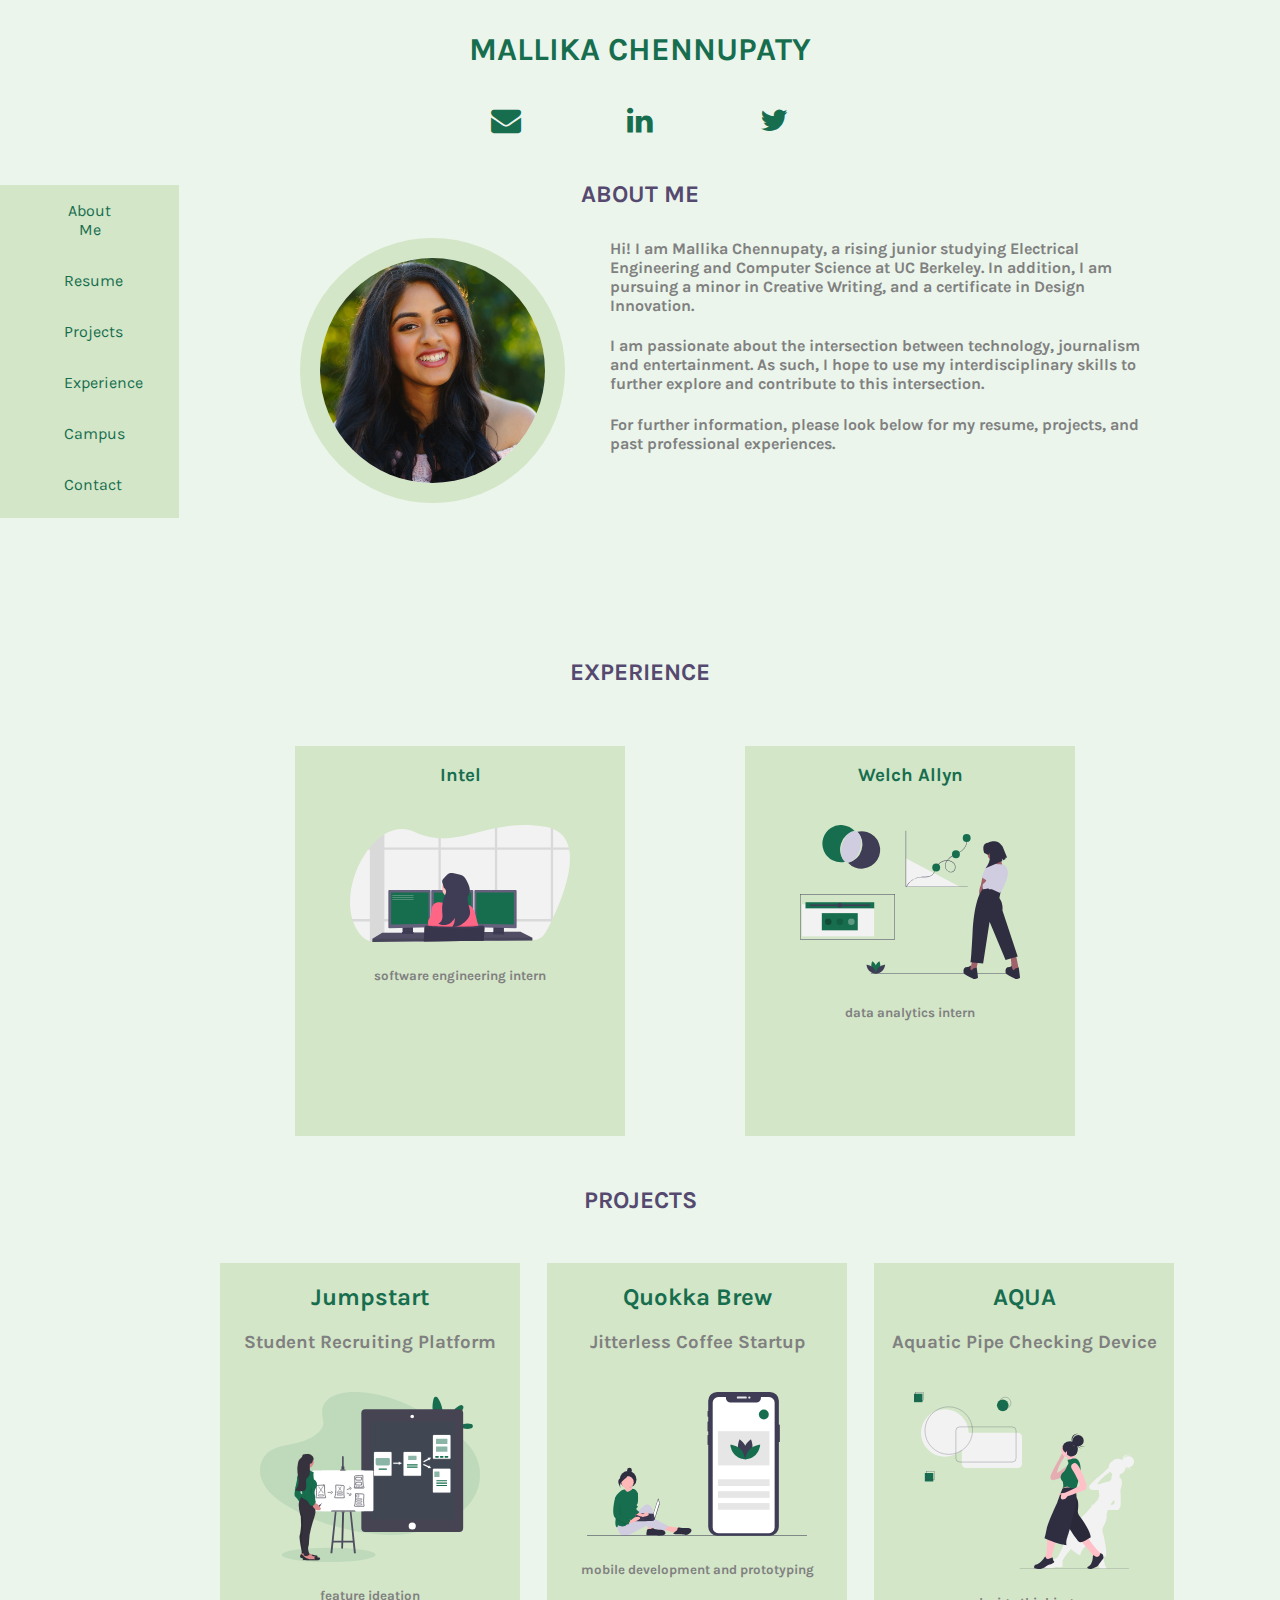
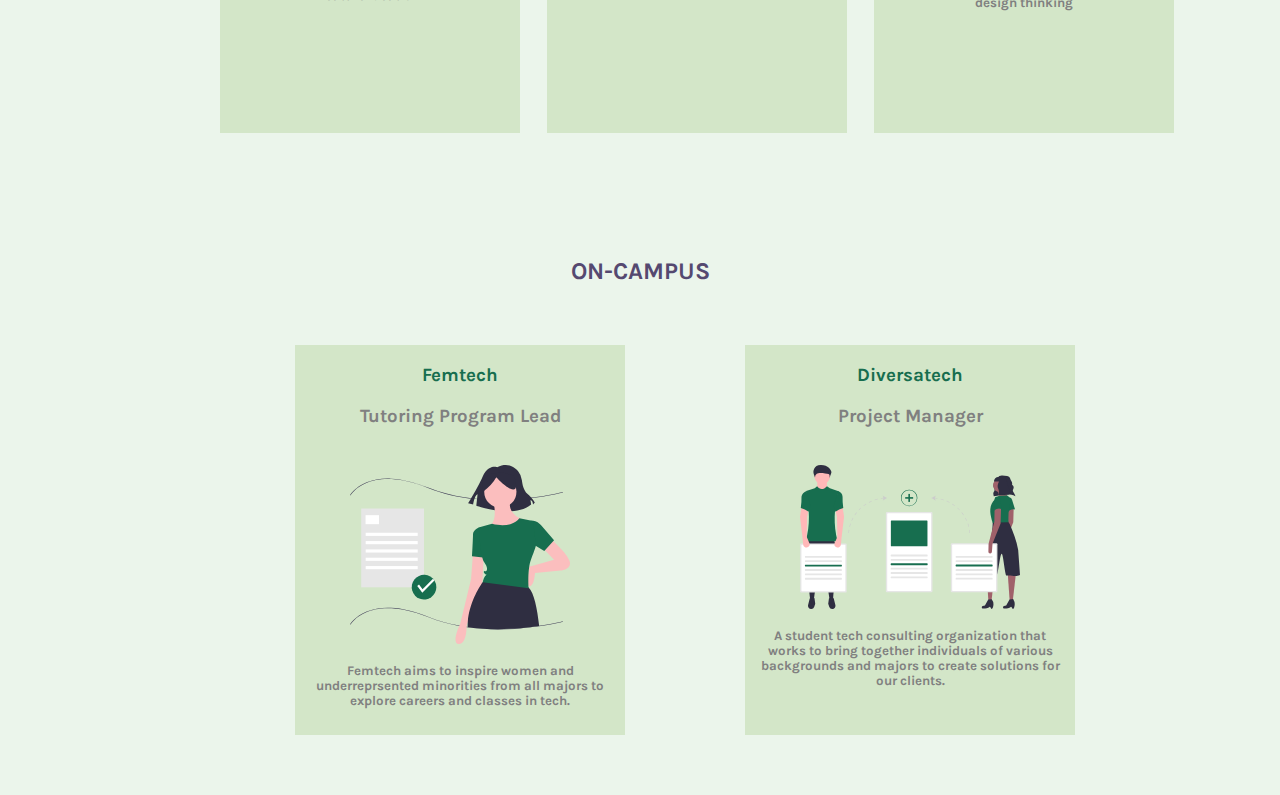
==== index.html @ 02c36583 "updated intel info" ====
<!DOCTYPE html>
<html>
	<head>
		<title> mallika chennupaty </title>
		<link rel="stylesheet" type="text/css" href="style.css">
		<link href="https://fonts.googleapis.com/css?family=Open+Sans|Roboto" rel="stylesheet">
		<link rel="stylesheet" href="https://cdnjs.cloudflare.com/ajax/libs/font-awesome/4.7.0/css/font-awesome.min.css">
		<link href="//db.onlinewebfonts.com/c/5cc92a0cdbd15f7f5d5edda8ca2ee3db?family=Mallory+Light" rel="stylesheet" type="text/css"/>
		<link href="https://fonts.googleapis.com/css2?family=Karla&display=swap" rel="stylesheet">
	</head>

	<body>
		<header>
			<ul>
				<li><a href="#bio">About Me</a></li>
				<li><a href="documents/Mallika_Chennupaty_resume_web.pdf" target = "_blank" >Resume</a></li>	
				<li><a href="#projs">Projects</a></li>
				<li><a href="#exp">Experience</a></li>
				<li><a href="#campus">Campus</a></li>	
				<li><a href="#contact">Contact</a></li>			
			</ul>
			<h1>MALLIKA CHENNUPATY</h1> 
			<section id = "contact">
				<a href = "mailto: mdchennu@berkeley.edu" target = "_blank" class = "fa fa-envelope"></a>
				<a href = "https://www.linkedin.com/in/mallika-chennu/" target = "_blank" class="fa fa-linkedin"></a>
				<a href = "https://twitter.com/MChennupaty" target = "_blank" class="fa fa-twitter"></a>
		        	
			</section>
					
		</header>
		
		<main>
			<section id = "bio">
					<div class="circle">
						<h2 class = "sectionnames">ABOUT ME</h2>
						<img src = "images/finalprofile.JPG" class = "profile-img" align = "middle">

					</div>
						
        			<h4> Hi! I am Mallika Chennupaty, a rising junior studying Electrical Engineering and Computer Science at UC Berkeley. In addition, I am pursuing a minor in Creative Writing, and a certificate in Design Innovation.</h4>
        			<h4>I am passionate about the intersection between technology, journalism and entertainment. As such, I hope to use my interdisciplinary skills to further explore and contribute to this intersection. </h4>
        			<h4> For further information, please look below for my resume, projects, and past professional experiences.</h4>
	        		

			</section>

			<section id = "exp">
			
				<h2 class = "sectionnames">EXPERIENCE</h2>
				<div class = "wrapper">
					<div class = "column1">

						<div class="flip-box">
							<div class="flip-box-inner">
								<div class="flip-box-front">
									<h3 class = "subtitle">Intel</h3>		
									<img src = "images/undrawIntel.svg" class = "logo">	
									<h5 class = "subtitle">software engineering intern</h5>						      			    	
								</div>

								<div class="flip-box-back">
									<img src = "images/intel.png" class = "smalllogo">	
									<h4 class = "headings"> contribution:</h4>
									<ul>
							        	<li><h4 class = "bio">During the summer of 2020, I worked as a software engineering intern at Intel Corporation. </h4></li>
							        	<li><h4 class = "bio"> I developed Python scripts to automate simulation runs of internal modeling systems and increase user efficiency. </h4></li>
							        	<li><h4 class = "bio"> I integrated a Splunk server into the hardware models to streamline data visualization and curated an interactive dashboard of 15-25 graphs, including line and bar charts. </h4></li>
							        	<li><h4 class = "bio"> My work enabled a team of 35 individuals to gather simulation data and conduct performance analysis at a 30% faster rate. </h4></li>
							        <ul>
								</div>
							</div>
						</div>		  
	        		</div>

	        		<div class = "column2">
	        			<div class="flip-box">
							<div class="flip-box-inner">
								<div class="flip-box-front">
									<h3 class = "subtitle">Welch Allyn</h3>	
									<img src = "images/undrawWelchAllyn.svg" class = "logo">
									<h5>data analytics intern</h5>	
									
							    </div>

								<div class="flip-box-back">
									<img src = "images/welchallyn.jpg" class = "smalllogo">
									<h4 class = "headings"> contribution:</h4>
									<ul>
								        <li><h4 class = "bio">I contributed to software that analyzed the accuracy of the data collected from the Visual Spot 100: an optical error device through the creation of calibration curves. </h4></li>

								        <li><h4>The software also tested the device's ability to accurately determine optical error across a range of pupil sizes. </h4></li>
							    	</ul>
								</div>
							</div>
						</div>	
	   
		        	</div>
	        	</div>
        			
			</section>

			<section id = "projs">
				
				<h2 class = "sectionnames" >PROJECTS</h2>
				<div class = "row">
					<div class = "column">
		        		<section id = "jumpstart">
		        			<div class="flip-box">
								<div class="flip-box-inner">
									<div class="flip-box-front">
										<h2 class = "name"> Jumpstart </h2>
				        				<h3 class = "subtitle">Student Recruiting Platform</h3>
								    	<img src="images/undrawJS.svg" class = "logo">
								    	<h5 class = "subtitle">feature ideation</h5>
								    </div>

								    <div class="flip-box-back">

								    	<img src="images/jumpstart.svg" class = "smalllogo">
								    	<h4 class = "headings"> contribution:</h4>
				        				<h4 class = "contribution" width= 320px>I analyzed Jumpstart's strengths and weaknesses to ideate two additional features to make this startup stand out in the virtual recruiting space using Figma. </h4>
			        					<h4 class = "headings"> features: </h4>	
			        					<ul>
				        					<li> <h4 class = "bio"> Host account for school organizations and clubs to join the platform. </h4> </li>
				        					
				        					<li> <h4> Resume notetaking feature for recruiters and QR code check in for students to use during crowded career fairs. </h4> </li>
				        						        				
					        			</ul>

					        			<h4 class = "headings"> links: </h4>
				        					<ul class = "links"> 	        		
						        				<li> 
						        					<a href = "documents/JumpstartFinal.pdf" target = "_blank"> deliverable</a>
						        				</li>
						        			</ul>
					        			

								    </div>
								</div>
							</div>
		        		</section>
		        	</div>

		        	<div class = "column">
        	
		        		<section id = "quokka">

		        			<div class="flip-box">
								<div class="flip-box-inner">
									<div class="flip-box-front">
										<h2 class = "name">Quokka Brew</h2>
					        			<h3 class = "subtitle">Jitterless Coffee Startup</h3>
					        			<img src = "images/undrawQuokka.svg" class = "logo">
					        			<h5 class = "subtitle">mobile development and prototyping</h5>						    	
					        			
								    </div>

								    <div class="flip-box-back">
								    <div class = "logotop">
								    	<img src = "images/quokkabrew.png" class = "smalllogo">
								    	<h4 class = "headings"> contribution:</h4>
								    </div>
						        		<h4 class = "contribution">I implemented an application that allows QuokkaBrew order, delivery and location on campuses using ReactNative, a Shopify codebase, and Shopify's Storefront API. </h4>
						        		<h4 class = "headings"> features: </h4>
						        		<ul>
							        		<li> <h4 class = "bio">Daily spin-the-wheel to gamify the customer experience.</h4> </li>
							        		<li><h4>Coffee locator using the user's current location.</h4></li>
							        		<li><h4>Coffee pickup or delivery option during checkout.</h4></li>
						        		</ul>

						        		<h4 class = "headings"> links: </h4>
				        					<ul class = "links"> 
							        			<li> 
							        				<a href = "https://www.figma.com/proto/eIXr85CIEhIoryeQHy23sp/Quokka-Brew-Mobile-App?node-id=6040%3A3747&scaling=scale-down" target = "_blank" class= "proto">app prototype</a> 
							        			</li>

							        			<li> 
							        				<a href = "documents/QuokkaFinal.pdf" target = "_blank"> deliverable</a> 
							        			</li>
						        			</ul>

								    </div>
								</div>
							</div>
			        		
			        	</section>
			        </div>

			        <div class = "column">

		        		<section id = "aqua">

		        			<div class="flip-box">
								<div class="flip-box-inner">
									<div class="flip-box-front">
										<h2 class = "name">AQUA</h2>
						        		<h3 class = "subtitle">Aquatic Pipe Checking Device</h3>					    	
						        		<img src = "images/undrawAqua.svg" class = "logo">
						        		<h5 class = "subtitle">design thinking</h5>	

								    </div>

								    <div class="flip-box-back">
								    	<img src = "images/aqua.jpg" class = "smalllogo">
								    	<h4 class = "headings"> contribution:</h4>
						        		<h4 class = "contribution">Inspired by the Echinodermata of starfish, I designed an aquatic device model using TinkerCAD and Photoshop. It aims to be more efficient and envrionmentally-safe compared to current pipe-checking devices by attaching onto pipes without cleaning them first. </h4>

						        	<h4 class = "headings"> links: </h4>
				        				<ul class = "links"> 
							        		<li> 
							        			<a href = " documents/AquaInfographic.pdf" target = "_blank"> infographic</a> 
							        		</li>

							        		<li> 
							        			<a href = " https://www.instagram.com/p/BxTmQaUBg2l/" target = "_blank"> media feature</a>
							        		</li>
							        	</ul>

								    </div>
								</div>
							</div>		        	
						</section>
					</div>
				</div>
			</section>

			

			<section id = "campus">
			
				
				<h2 class = "sectionnames">ON-CAMPUS</h2>
				<div class = "wrapper">

					<div class = "column1">

						<div class="flip-box">
							<div class="flip-box-inner">
								<div class="flip-box-front">
									<h3 class = "name">Femtech</h3>	
									<h3 class = "subtitle">Tutoring Program Lead</h3>
									<img src = "images/undrawFemtech.svg" class = "logo">	
									<h5 class = "contribution"> Femtech aims to inspire women and underreprsented minorities from all majors to explore careers and classes in tech.  </h5>								      			    	
								</div>

								<div class="flip-box-back">
									<img src = "images/femtech.png" class = "smalllogo"> 
									<h4 class = "headings"> contribution:</h4>
									<ul>
								        <li><h4 class = "bio">As a Industrial Relations Officer, I hosted various networking events, such as resume workshops and company infosessions, for our members.</h4></li>
								        <li><h4>As a Launch Lead, I currently help lead a tutoring program to foster a supportive community for womxn in lower division computer science classes. </h4></li>
							    	</ul>
							        <h4 class = "headings"> links: </h4>
							        <ul class = "links"> 	        		
						        		<li> 
						        			<a href = " https://femtechberkeley.com/" target = "_blank"> Website</a> <br>
						        		</li>
			        				</ul>	
								</div>
							</div>
						</div>		
	        		</div>


	        		<div class = "column2">
	        			<div class="flip-box">
							<div class="flip-box-inner">
								<div class="flip-box-front">
									<h3 class = "name">Diversatech</h3>	
									<h3 class = "subtitle">Project Manager</h3>
									<img src = "images/undrawDiversatech.svg" class = "logo">	
									<h5 class = "contribution"> A student tech consulting organization that works to bring together individuals of various backgrounds and majors to create solutions for our clients. </h5>								      			    	
								</div>

								<div class="flip-box-back">
									<img src = "images/diversatech.png" class = "smalllogo">
									<h4 class = "headings">  contribution: </h4>

									<ul>
								        <li> <h4 class = "bio">As a Consultant, I worked on two projects: business strategy for Jumpstart and technical development for QuokkaBrew. </h4> </li>
								        <li> <h4> As a Project Manager for the upcoming semester, I will lead my own team of consultants to work on a project. </h4> </li>
								    </ul>
							        <h4 class = "headings"> links: </h4>
							        <ul class = "links"> 	        		
						        		<li> 
						        			<a href = " http://diversatech.org/" target = "_blank">Website</a> <br>
						        		</li>
			        				</ul>	
								</div>
							</div>
						</div>			
					</div>
	        	</div>
	
			</section>

		
        	
        	
        	
    	</main>

    	<footer>

			

    	</footer>
        

	</body>

</html>
---- style.css ----
body {
    font-family: 'Karla', sans-serif;
    margin: 0px;
    background-color: #ebf5eb;  
    
}

header {	
	padding-top: 10px;
	text-align: center;
	color:#176e4f;
	margin-top: 0px;
	background-color: #ebf5eb;
}

header ul {
  list-style-type: none;
  margin-bottom: 0;
  margin-right: 0;
  margin-left: 0;
  padding-left: 0px;
  width: 14%;
  background-color: #d3e6c8;
  height: 37%; 
  position: fixed; 
  overflow: auto;
  margin-top: 175px; 
}

header li a {
  display: block;
  color: #176e4f;
  padding: 16px 64px;
  text-decoration: none;
}

header li a:hover {
  background-color: #176e4f;
  color: white;
}

#contact ul{
	justify-content: center;
	height: 100px;
}

#contact a {
  text-decoration: none;
  justify-content: center;
  color: #176e4f;

}
#contact a:hover {
  background-color: rgba(0, 0, 0, 0.1);
}


header .fa {
  padding: 15px;
  font-size: 30px;
  width: 100px;
  text-align: center;
  text-decoration: none;
}


section {
	
	justify-content: center;
	align-items: center;
	margin: 0px;
}

.sectionnames {
	color:#554970;
	padding-bottom: 30px;
	padding-top: 90px;
}

#bio {
	justify-content: center;
	align-items: center;
	align-content: center;	
	text-align: center;
	color: grey;
	padding-bottom: 20px;	
}

#bio .profile-img {
    width: 225px;
    height: 225px;
    margin-left: 300px;
    margin-bottom: 25px;
    display: flex;
    float: left;
   	margin-right: 45px;
   	border-radius: 70%;
   	border: 3px solid #d3e6c8;
   	border-width: 20px;
   	
}

#bio a {
	width: 70px;
	height: 10px;
	float: left;	
	text-decoration: none;
	color: #554970;
}

#bio h2 {
	color: #554970;
	justify-content: center;
}

#bio h4 {
	width: 1100px;
	justify-content: center;
	text-align: left;
	color: grey;
	margin-right: 100px;
	margin-left: 40px;
}
#bio .sectionnames{
	color:#554970;
	padding-bottom: 10px;
	padding-top: 10px;
}

h2 {
	color: grey;
	text-align: center;
	justify-content: center;
}

#projs .name  {
	color:#176e4f;
}
#projs .contribution  {
	text-align: center;
}
#projs ul{
	margin: 0px;
}

#projs h3 {
	color: grey;
	text-align: center;
}
#projs h4 {
	color: grey;
	text-align: left;
	margin-left: 0px;
	margin-right: 0px;
	margin-bottom: 10px;
	margin-top: 0px;
}
#projs h5 {
	color: grey;
	text-align: center;
}

.logo{	
	margin-top: 20px;
	width: 220px;
}
.smalllogo{
	margin-top: 10px;
	width: 50px;
	border-radius: 50%;	
}

#projs .headings{
	justify-content: center;
	text-align: center;
	color: #176e4f;
	margin-top: 15px;
}

#projs .links {
  color: #554970;
  list-style: none;
  padding-left: 0px;
  font-size: 18px;
  align-items: center;
  margin: 5px;
  text-decoration: none;
}


#projs .links li {
  display: inline-block;
}

#projs .links a {
  text-decoration: none;
  padding: 4px;
}
#projs .links a:hover {
  background-color: rgba(0, 0, 0, 0.1);
}

#exp h2 {
	color: #554970;
	justify-content: center;
	column-span: 2;
}
#exp h3 {
	color:#176e4f;
	text-align: center;
}
#exp h4 {
	color:grey;
	text-align: left;
	margin: 5px;
}
#exp h5 {
	color:grey;
	text-align: center;
	
}


.wrapper {
  display: flex;
  margin-right: 180px;
  margin-left: 200px;
  margin-bottom: 40px;

}

 .column1, .column2 {
  flex: 35%;
  margin: 10px;
  height: 300px;
  width: 40%;

}
 #exp .headings{
	justify-content: center;
	text-align: center;
	color: #176e4f;
	margin-top: 15px;
}

#exp .intellogo {
	width: 230px;
	margin: 20px;
	margin-top: 20px;
}

#exp .welchlogo {
	border-radius: 50%;
	width: 200px;
	margin-bottom: 15px;
}

#campus .contribution  {
	text-align: center;
}

#campus h2 {
	color: #554970;
	justify-content: center;
	column-span: 2;
}
#campus h3 {
	color:grey;
	text-align: center;
}
#campus h4 {
	color:grey;
	text-align: left;
	margin: 5px;
}
#campus h5 {
	color:grey;
	text-align: left;
	margin: 10px;
	margin-top: 15px;
}

#campus .links {
	justify-content: center;
}

#campus .links a {
  text-decoration: none;
  padding: 4px;
  justify-content: center;
}
#campus .links a:hover {
  background-color: rgba(0, 0, 0, 0.1);
}

#campus .links li {
  display: inline-block;
  
}
 #campus .headings{
	justify-content: center;
	text-align: center;
	color: #176e4f;
	margin-top: 15px;
}
#campus h3 {
	color:#176e4f;
}
#campus .subtitle{
	color: grey;
}


.column {
  float: left;
  width: 15%;
  margin-left: 135px;
}

/* Clear floats after the columns */
.row:after {
  content: "";
  display: table;
  clear: both;

}

/* The flip box container - set the width and height to whatever you want. We have added the border property to demonstrate that the flip itself goes out of the box on hover (remove perspective if you don't want the 3D effect */
#projs .flip-box {
  background-color: #d3e6c8;
  width: 300px;
  height: 470px;
  align-self: inline;
  margin-bottom: 10px;
  margin-left: 85px;
  display: inline-block;
}

.flip-box {
  background-color: #d3e6c8;
  width: 330px;
  height: 390px;
  align-self: inline;
  margin-bottom: 20px;
  margin-left: 85px;
  display: inline-block;
}

/* This container is needed to position the front and back side */
.flip-box-inner {
  position: relative;
  width: 100%;
  height: 100%;
  text-align: center;
  transition: transform 0.8s;
  transform-style: preserve-3d;
}

/* Do an horizontal flip when you move the mouse over the flip box container */
.flip-box:hover .flip-box-inner {
  transform: rotateY(180deg);
}

/* Position the front and back side */
.flip-box-front, .flip-box-back {
  position: absolute;
  width: 100%;
  height: 100%;
  -webkit-backface-visibility: hidden; /* Safari */
  backface-visibility: hidden;
}

/* Style the front side (fallback if image is missing) */
.flip-box-front {
  background-color: #d3e6c8;
  color: black;
}

/* Style the back side */
.flip-box-back {
  background-color: #d3e6c8;
  color: white;
  transform: rotateY(180deg);
}


footer {
    text-align: center;
    padding: 50px;
}
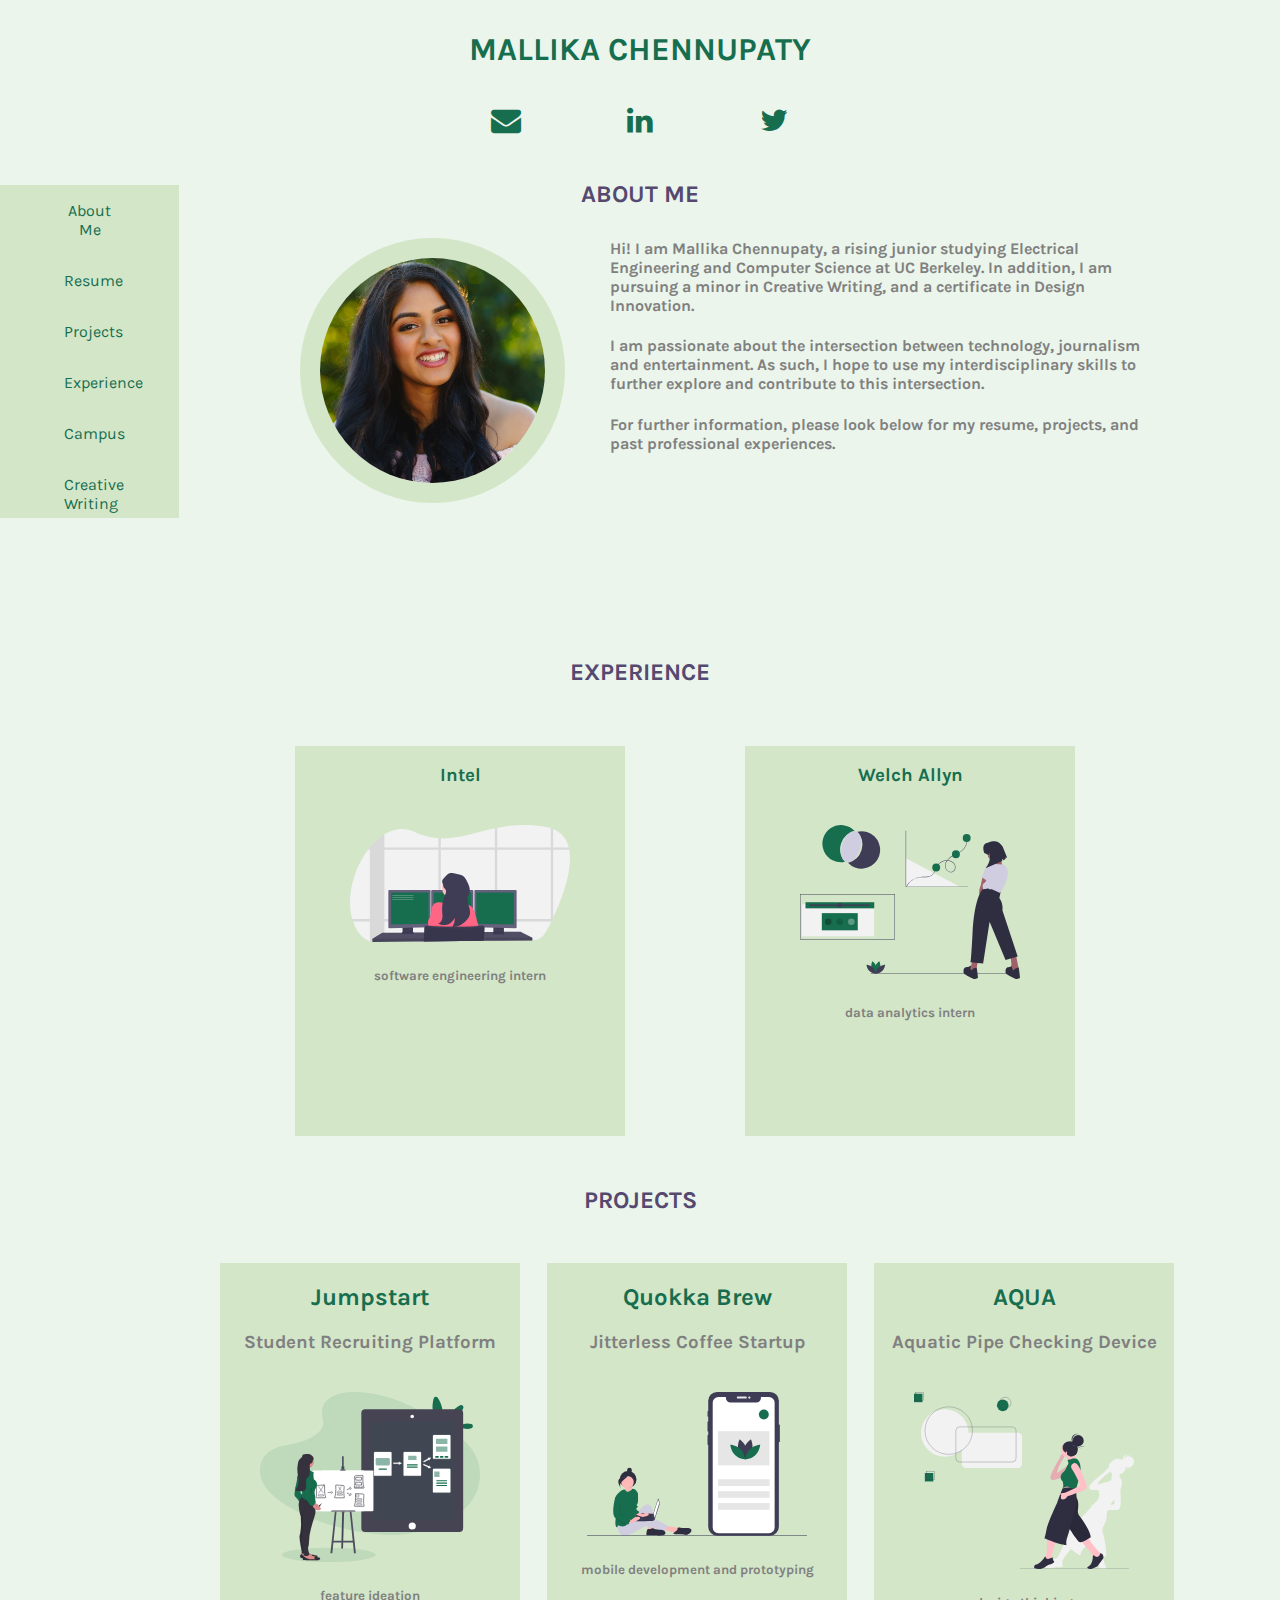
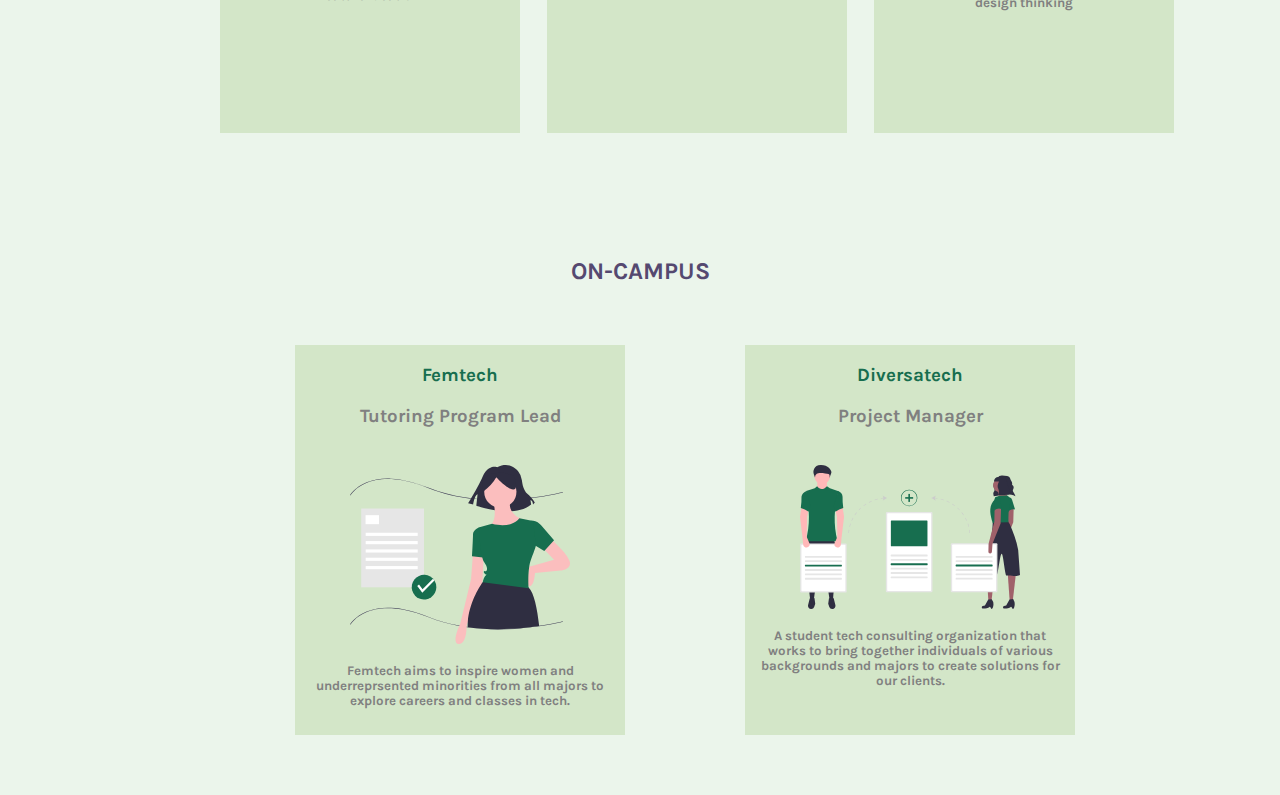
==== commit 61dd5ce3: "adding in a writing page" ====
--- a/index.html
+++ b/index.html
@@ -16,7 +16,8 @@
 				<li><a href="documents/Mallika_Chennupaty_resume_web.pdf" target = "_blank" >Resume</a></li>	
 				<li><a href="#projs">Projects</a></li>
 				<li><a href="#exp">Experience</a></li>
-				<li><a href="#campus">Campus</a></li>	
+				<li><a href="#campus">Campus</a></li>
+				<li><a href="writing_page.html">Creative Writing</a></li>		
 				<li><a href="#contact">Contact</a></li>			
 			</ul>
 			<h1>MALLIKA CHENNUPATY</h1> 
@@ -278,7 +279,7 @@
 
 									<ul>
 								        <li> <h4 class = "bio">As a Consultant, I worked on two projects: business strategy for Jumpstart and technical development for QuokkaBrew. </h4> </li>
-								        <li> <h4> As a Project Manager for the upcoming semester, I will lead my own team of consultants to work on a project. </h4> </li>
+								        <li> <h4> As a Project Manager for the upcoming semester, I will lead a team of 7 consultants to work with Headspace. </h4> </li>
 								    </ul>
 							        <h4 class = "headings"> links: </h4>
 							        <ul class = "links"> 	        		
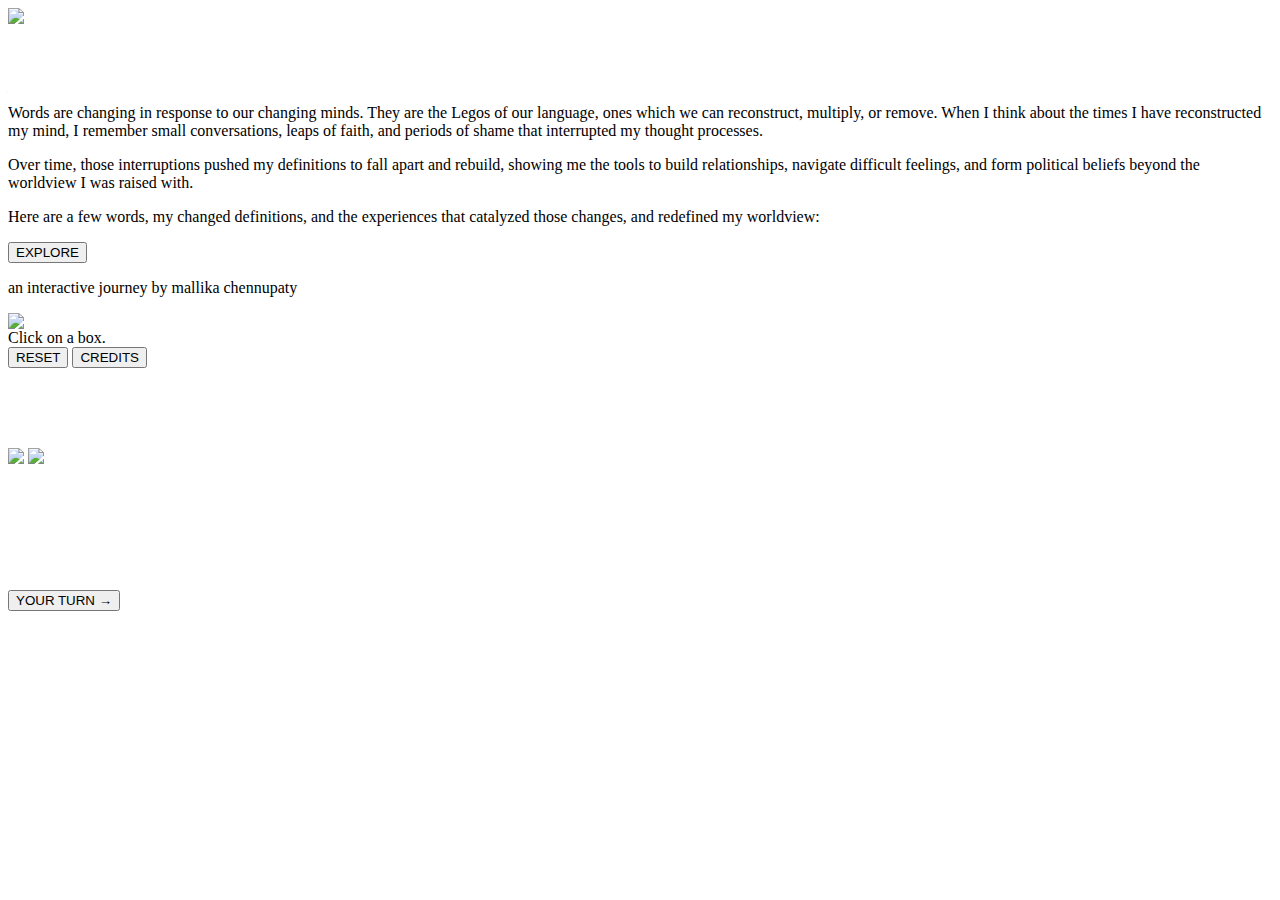
==== commit f0a65177: "Uploaded on definitions and removed old website" ====
--- a/index.html
+++ b/index.html
@@ -1,313 +1,65 @@
-<!DOCTYPE html>
 <html>
-	<head>
-		<title> mallika chennupaty </title>
-		<link rel="stylesheet" type="text/css" href="style.css">
-		<link href="https://fonts.googleapis.com/css?family=Open+Sans|Roboto" rel="stylesheet">
-		<link rel="stylesheet" href="https://cdnjs.cloudflare.com/ajax/libs/font-awesome/4.7.0/css/font-awesome.min.css">
-		<link href="//db.onlinewebfonts.com/c/5cc92a0cdbd15f7f5d5edda8ca2ee3db?family=Mallory+Light" rel="stylesheet" type="text/css"/>
-		<link href="https://fonts.googleapis.com/css2?family=Karla&display=swap" rel="stylesheet">
-	</head>
 
-	<body>
-		<header>
-			<ul>
-				<li><a href="#bio">About Me</a></li>
-				<li><a href="documents/Mallika_Chennupaty_resume_web.pdf" target = "_blank" >Resume</a></li>	
-				<li><a href="#projs">Projects</a></li>
-				<li><a href="#exp">Experience</a></li>
-				<li><a href="#campus">Campus</a></li>
-				<li><a href="writing_page.html">Creative Writing</a></li>		
-				<li><a href="#contact">Contact</a></li>			
-			</ul>
-			<h1>MALLIKA CHENNUPATY</h1> 
-			<section id = "contact">
-				<a href = "mailto: mdchennu@berkeley.edu" target = "_blank" class = "fa fa-envelope"></a>
-				<a href = "https://www.linkedin.com/in/mallika-chennu/" target = "_blank" class="fa fa-linkedin"></a>
-				<a href = "https://twitter.com/MChennupaty" target = "_blank" class="fa fa-twitter"></a>
-		        	
-			</section>
-					
-		</header>
-		
-		<main>
-			<section id = "bio">
-					<div class="circle">
-						<h2 class = "sectionnames">ABOUT ME</h2>
-						<img src = "images/finalprofile.JPG" class = "profile-img" align = "middle">
+<head>
+    <base href="~">
+    <link rel="stylesheet" href="http://fxaeberhard.github.io/handdrawn.css/handdrawn.css">
+    <link rel="stylesheet" href="styles.css">
+    <meta charset="utf-8">
+    <link rel="preconnect" href="https://fonts.googleapis.com">
+    <link rel="preconnect" href="https://fonts.gstatic.com" crossorigin>
+    <!-- <link href="https://fonts.googleapis.com/css2?family=Grape+Nuts&display=swap" rel="stylesheet"> -->
+    <link rel="preconnect" href="https://fonts.gstatic.com" crossorigin>
+    <link rel="preconnect" href="https://fonts.googleapis.com">
+    <link href="https://fonts.googleapis.com/css2?family=Grape+Nuts&family=Istok+Web:ital,wght@0,400;0,700;1,400;1,700&family=Ovo&display=swap" rel="stylesheet">
+</head>
 
-					</div>
-						
-        			<h4> Hi! I am Mallika Chennupaty, a rising junior studying Electrical Engineering and Computer Science at UC Berkeley. In addition, I am pursuing a minor in Creative Writing, and a certificate in Design Innovation.</h4>
-        			<h4>I am passionate about the intersection between technology, journalism and entertainment. As such, I hope to use my interdisciplinary skills to further explore and contribute to this intersection. </h4>
-        			<h4> For further information, please look below for my resume, projects, and past professional experiences.</h4>
-	        		
+<body>
+    <div class="splash-screen" id="splashScreen">
+        <div class="splash-content">
+            <img id="flowerGif" src="flower.gif"></img>
+            <h1 style="color: white;">Welcome to On Definitions</h1>
+            <!-- <p>Words are unique building blocks to our society because they are universally referenced, but individually defined. Their change is difficult to restrict. They exist within numerous contexts, and shift meanings within each one.</p> -->
 
-			</section>
+<p>Words are changing in response to our changing minds. They are the Legos of our language, ones which we can reconstruct, multiply, or remove. When I think about the times I have reconstructed my mind, I remember small conversations, leaps of faith, and periods of shame that interrupted my thought processes.</p>
 
-			<section id = "exp">
-			
-				<h2 class = "sectionnames">EXPERIENCE</h2>
-				<div class = "wrapper">
-					<div class = "column1">
+<p>Over time, those interruptions pushed my definitions to fall apart and rebuild, showing me the tools to build relationships, navigate difficult feelings, and form political beliefs beyond the worldview I was raised with.</p>
 
-						<div class="flip-box">
-							<div class="flip-box-inner">
-								<div class="flip-box-front">
-									<h3 class = "subtitle">Intel</h3>		
-									<img src = "images/undrawIntel.svg" class = "logo">	
-									<h5 class = "subtitle">software engineering intern</h5>						      			    	
-								</div>
+<p>Here are a few words, my changed definitions, and the experiences that catalyzed those changes, and redefined my worldview: </p>
+            <!-- <p>Words are unique building blocks to our society in that:</p>
+                <ol>
+                    <li>They are universally referenced, but individually defined.</li>
+                    <li>Their change is difficult to restrict. It can come at a political level, through a Tiktok, from a social movement.</li>
+                    <li>They exist within numerous contexts, and shift meanings within each one.</li>
+                </ol> -->
+            <!-- <p>In short, words are changing in response to our changing minds. They are the Legos of our language, ones which we can reconstruct, multiply, remove on our own. When I think about the times I have reconstructed my mind, I remember small conversations, leaps of faith, and periods of shame that interrupted my thought processes, and planted a new seed.
+Over time, those interruptions pushed those Legos to fall apart and rebuild, giving me the tools to build relationships, navigate difficult feelings, and form political beliefs beyond the worldview I was raised with.
+Here are a few words, my changed definitions of them, and the experiences that catalyzed those changes, and allowed me to rebuild by reforming pieces I already have: </p> -->
+            <button class=explore-btn onclick="startExploration()">EXPLORE</button>
+        </div>
+        <p id="authorText">an interactive journey by mallika chennupaty</p>
+    </div>
 
-								<div class="flip-box-back">
-									<img src = "images/intel.png" class = "smalllogo">	
-									<h4 class = "headings"> contribution:</h4>
-									<ul>
-							        	<li><h4 class = "bio">During the summer of 2020, I worked as a software engineering intern at Intel Corporation. </h4></li>
-							        	<li><h4 class = "bio"> I developed Python scripts to automate simulation runs of internal modeling systems and increase user efficiency. </h4></li>
-							        	<li><h4 class = "bio"> I integrated a Splunk server into the hardware models to streamline data visualization and curated an interactive dashboard of 15-25 graphs, including line and bar charts. </h4></li>
-							        	<li><h4 class = "bio"> My work enabled a team of 35 individuals to gather simulation data and conduct performance analysis at a 30% faster rate. </h4></li>
-							        <ul>
-								</div>
-							</div>
-						</div>		  
-	        		</div>
+    <img id="paper" src="paper.png"></img>
 
-	        		<div class = "column2">
-	        			<div class="flip-box">
-							<div class="flip-box-inner">
-								<div class="flip-box-front">
-									<h3 class = "subtitle">Welch Allyn</h3>	
-									<img src = "images/undrawWelchAllyn.svg" class = "logo">
-									<h5>data analytics intern</h5>	
-									
-							    </div>
+    <div class="word-web" id="wordWeb">
+        <div id="instruction">Click on a box.</div>
+        <div class="overlay" id="overlay"></div>
+        <button class=reset-btn onclick="resetWordWeb()">RESET</button>
+        <button class=credits-btn onclick="openCredits()">CREDITS</button>
+    </div>
 
-								<div class="flip-box-back">
-									<img src = "images/welchallyn.jpg" class = "smalllogo">
-									<h4 class = "headings"> contribution:</h4>
-									<ul>
-								        <li><h4 class = "bio">I contributed to software that analyzed the accuracy of the data collected from the Visual Spot 100: an optical error device through the creation of calibration curves. </h4></li>
+    <div class="conclusion-screen" id="conclusionScreen">
+        <h1 style="color: white;">Reflecting On Definitions</h1>
+        <div id="imageContainer">
+            <img id="beforeImage" src="before.jpg"></img>
+            <img id="afterImage" src="after.jpg"></img>
+        </div> 
+        <p style="color: white;">Our definitions can hinder us way before a system ever does.  But reaching for our experiences, the ones that make us uncomfortable, the ones that warrant a pen and a paper and honest thought and watching those experiences boomerang and expand our definitions is a start to creating a better future. <br>What words have defined you? <br>What are your definitions now, and what are our definitions becoming? <br>How can you reconstruct those definitions, reclaim them, in service of a world that you want to see, that you choose to live in?</p>
+        <button class="your-turn-btn" onclick="redirect(event)">YOUR TURN →</button>
+    </div>
 
-								        <li><h4>The software also tested the device's ability to accurately determine optical error across a range of pupil sizes. </h4></li>
-							    	</ul>
-								</div>
-							</div>
-						</div>	
-	   
-		        	</div>
-	        	</div>
-        			
-			</section>
-
-			<section id = "projs">
-				
-				<h2 class = "sectionnames" >PROJECTS</h2>
-				<div class = "row">
-					<div class = "column">
-		        		<section id = "jumpstart">
-		        			<div class="flip-box">
-								<div class="flip-box-inner">
-									<div class="flip-box-front">
-										<h2 class = "name"> Jumpstart </h2>
-				        				<h3 class = "subtitle">Student Recruiting Platform</h3>
-								    	<img src="images/undrawJS.svg" class = "logo">
-								    	<h5 class = "subtitle">feature ideation</h5>
-								    </div>
-
-								    <div class="flip-box-back">
-
-								    	<img src="images/jumpstart.svg" class = "smalllogo">
-								    	<h4 class = "headings"> contribution:</h4>
-				        				<h4 class = "contribution" width= 320px>I analyzed Jumpstart's strengths and weaknesses to ideate two additional features to make this startup stand out in the virtual recruiting space using Figma. </h4>
-			        					<h4 class = "headings"> features: </h4>	
-			        					<ul>
-				        					<li> <h4 class = "bio"> Host account for school organizations and clubs to join the platform. </h4> </li>
-				        					
-				        					<li> <h4> Resume notetaking feature for recruiters and QR code check in for students to use during crowded career fairs. </h4> </li>
-				        						        				
-					        			</ul>
-
-					        			<h4 class = "headings"> links: </h4>
-				        					<ul class = "links"> 	        		
-						        				<li> 
-						        					<a href = "documents/JumpstartFinal.pdf" target = "_blank"> deliverable</a>
-						        				</li>
-						        			</ul>
-					        			
-
-								    </div>
-								</div>
-							</div>
-		        		</section>
-		        	</div>
-
-		        	<div class = "column">
-        	
-		        		<section id = "quokka">
-
-		        			<div class="flip-box">
-								<div class="flip-box-inner">
-									<div class="flip-box-front">
-										<h2 class = "name">Quokka Brew</h2>
-					        			<h3 class = "subtitle">Jitterless Coffee Startup</h3>
-					        			<img src = "images/undrawQuokka.svg" class = "logo">
-					        			<h5 class = "subtitle">mobile development and prototyping</h5>						    	
-					        			
-								    </div>
-
-								    <div class="flip-box-back">
-								    <div class = "logotop">
-								    	<img src = "images/quokkabrew.png" class = "smalllogo">
-								    	<h4 class = "headings"> contribution:</h4>
-								    </div>
-						        		<h4 class = "contribution">I implemented an application that allows QuokkaBrew order, delivery and location on campuses using ReactNative, a Shopify codebase, and Shopify's Storefront API. </h4>
-						        		<h4 class = "headings"> features: </h4>
-						        		<ul>
-							        		<li> <h4 class = "bio">Daily spin-the-wheel to gamify the customer experience.</h4> </li>
-							        		<li><h4>Coffee locator using the user's current location.</h4></li>
-							        		<li><h4>Coffee pickup or delivery option during checkout.</h4></li>
-						        		</ul>
-
-						        		<h4 class = "headings"> links: </h4>
-				        					<ul class = "links"> 
-							        			<li> 
-							        				<a href = "https://www.figma.com/proto/eIXr85CIEhIoryeQHy23sp/Quokka-Brew-Mobile-App?node-id=6040%3A3747&scaling=scale-down" target = "_blank" class= "proto">app prototype</a> 
-							        			</li>
-
-							        			<li> 
-							        				<a href = "documents/QuokkaFinal.pdf" target = "_blank"> deliverable</a> 
-							        			</li>
-						        			</ul>
-
-								    </div>
-								</div>
-							</div>
-			        		
-			        	</section>
-			        </div>
-
-			        <div class = "column">
-
-		        		<section id = "aqua">
-
-		        			<div class="flip-box">
-								<div class="flip-box-inner">
-									<div class="flip-box-front">
-										<h2 class = "name">AQUA</h2>
-						        		<h3 class = "subtitle">Aquatic Pipe Checking Device</h3>					    	
-						        		<img src = "images/undrawAqua.svg" class = "logo">
-						        		<h5 class = "subtitle">design thinking</h5>	
-
-								    </div>
-
-								    <div class="flip-box-back">
-								    	<img src = "images/aqua.jpg" class = "smalllogo">
-								    	<h4 class = "headings"> contribution:</h4>
-						        		<h4 class = "contribution">Inspired by the Echinodermata of starfish, I designed an aquatic device model using TinkerCAD and Photoshop. It aims to be more efficient and envrionmentally-safe compared to current pipe-checking devices by attaching onto pipes without cleaning them first. </h4>
-
-						        	<h4 class = "headings"> links: </h4>
-				        				<ul class = "links"> 
-							        		<li> 
-							        			<a href = " documents/AquaInfographic.pdf" target = "_blank"> infographic</a> 
-							        		</li>
-
-							        		<li> 
-							        			<a href = " https://www.instagram.com/p/BxTmQaUBg2l/" target = "_blank"> media feature</a>
-							        		</li>
-							        	</ul>
-
-								    </div>
-								</div>
-							</div>		        	
-						</section>
-					</div>
-				</div>
-			</section>
-
-			
-
-			<section id = "campus">
-			
-				
-				<h2 class = "sectionnames">ON-CAMPUS</h2>
-				<div class = "wrapper">
-
-					<div class = "column1">
-
-						<div class="flip-box">
-							<div class="flip-box-inner">
-								<div class="flip-box-front">
-									<h3 class = "name">Femtech</h3>	
-									<h3 class = "subtitle">Tutoring Program Lead</h3>
-									<img src = "images/undrawFemtech.svg" class = "logo">	
-									<h5 class = "contribution"> Femtech aims to inspire women and underreprsented minorities from all majors to explore careers and classes in tech.  </h5>								      			    	
-								</div>
-
-								<div class="flip-box-back">
-									<img src = "images/femtech.png" class = "smalllogo"> 
-									<h4 class = "headings"> contribution:</h4>
-									<ul>
-								        <li><h4 class = "bio">As a Industrial Relations Officer, I hosted various networking events, such as resume workshops and company infosessions, for our members.</h4></li>
-								        <li><h4>As a Launch Lead, I currently help lead a tutoring program to foster a supportive community for womxn in lower division computer science classes. </h4></li>
-							    	</ul>
-							        <h4 class = "headings"> links: </h4>
-							        <ul class = "links"> 	        		
-						        		<li> 
-						        			<a href = " https://femtechberkeley.com/" target = "_blank"> Website</a> <br>
-						        		</li>
-			        				</ul>	
-								</div>
-							</div>
-						</div>		
-	        		</div>
-
-
-	        		<div class = "column2">
-	        			<div class="flip-box">
-							<div class="flip-box-inner">
-								<div class="flip-box-front">
-									<h3 class = "name">Diversatech</h3>	
-									<h3 class = "subtitle">Project Manager</h3>
-									<img src = "images/undrawDiversatech.svg" class = "logo">	
-									<h5 class = "contribution"> A student tech consulting organization that works to bring together individuals of various backgrounds and majors to create solutions for our clients. </h5>								      			    	
-								</div>
-
-								<div class="flip-box-back">
-									<img src = "images/diversatech.png" class = "smalllogo">
-									<h4 class = "headings">  contribution: </h4>
-
-									<ul>
-								        <li> <h4 class = "bio">As a Consultant, I worked on two projects: business strategy for Jumpstart and technical development for QuokkaBrew. </h4> </li>
-								        <li> <h4> As a Project Manager for the upcoming semester, I will lead a team of 7 consultants to work with Headspace. </h4> </li>
-								    </ul>
-							        <h4 class = "headings"> links: </h4>
-							        <ul class = "links"> 	        		
-						        		<li> 
-						        			<a href = " http://diversatech.org/" target = "_blank">Website</a> <br>
-						        		</li>
-			        				</ul>	
-								</div>
-							</div>
-						</div>			
-					</div>
-	        	</div>
-	
-			</section>
-
-		
-        	
-        	
-        	
-    	</main>
-
-    	<footer>
-
-			
-
-    	</footer>
-        
-
-	</body>
+    <!-- <img src="leaf.gif" class="test"></img> -->
+    <script src="script.js"></script>
+</body>
 
 </html>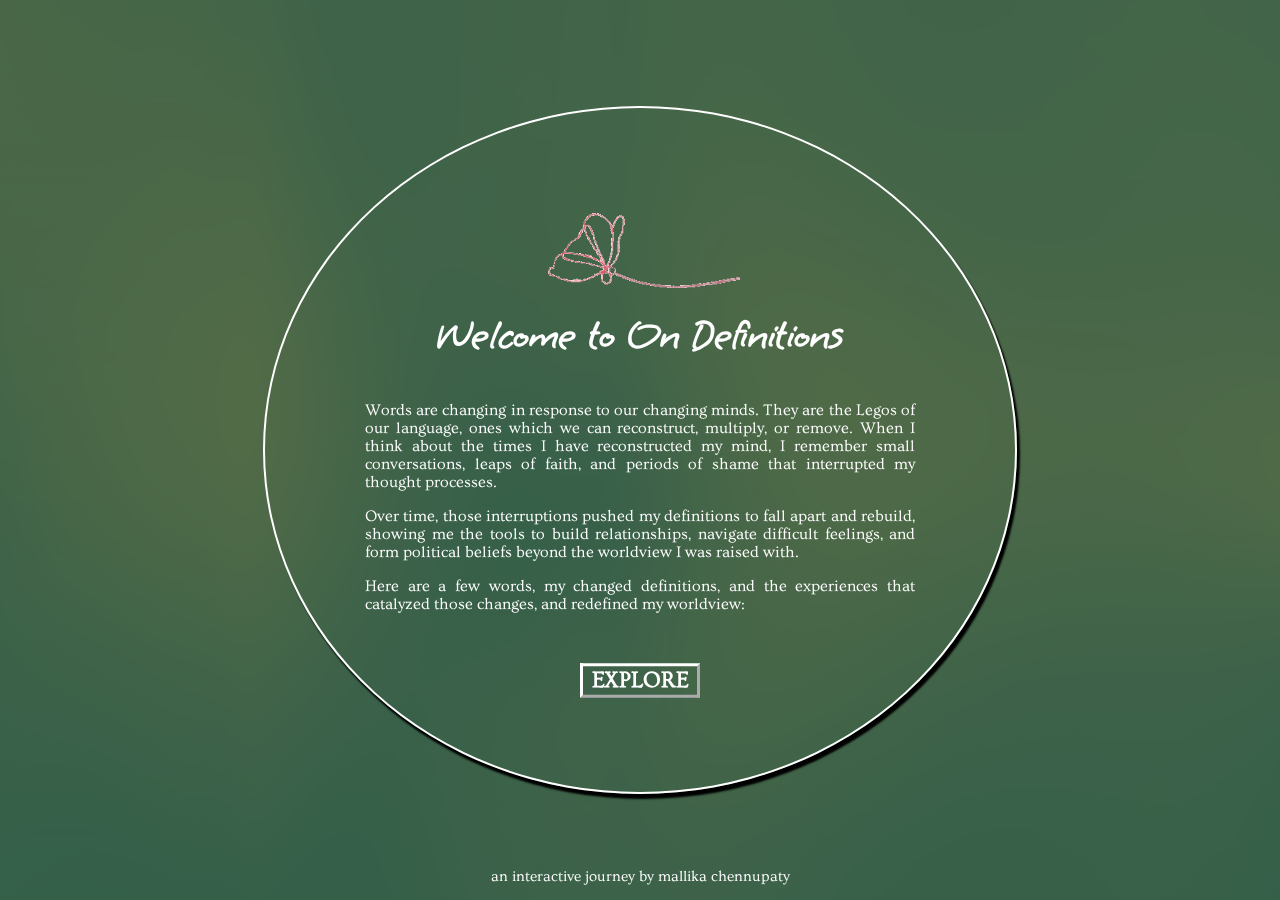
==== commit cf464e9d: "Fixed https bug" ====
--- a/index.html
+++ b/index.html
@@ -2,7 +2,7 @@
 
 <head>
     <base href="~">
-    <link rel="stylesheet" href="http://fxaeberhard.github.io/handdrawn.css/handdrawn.css">
+    <link rel="stylesheet" href="https://fxaeberhard.github.io/handdrawn.css/handdrawn.css">
     <link rel="stylesheet" href="styles.css">
     <meta charset="utf-8">
     <link rel="preconnect" href="https://fonts.googleapis.com">
--- a/styles.css
+++ b/styles.css
@@ -0,0 +1,372 @@
+:root {
+    --greenHexCode: #97a13c;
+    --backgroundHexCode: #f7f7f7;
+    --greyHexCode: #6E6E6E;
+    --darkGreenBackgroundHexCode: #06402b;
+    /* --darkGreenBackgroundHexCode: black; */
+    --nodeFontSize: 30px;
+
+  }
+
+  body {
+    margin: 0;
+    min-height: 100vh;
+    display: flex;
+    justify-content: center;
+    align-items: center;
+    background-image: url('green-bg.jpg');
+    /* background: var(--darkGreenBackgroundHexCode); */
+}
+
+#paper {
+    width: 825px;
+    position: absolute;
+    top: 50%;
+    left: 50%;
+    transform: translate(-50%, -50%) rotate(0deg);
+    z-index: -1;
+    /* animation: tilt 1s steps(2) infinite; */
+}
+
+/* @keyframes tilt {
+    0% {
+        transform: translate(-50%, -50%) rotate(0deg);
+    }
+    100% {
+        transform: translate(-50%, -50%) rotate(0.5deg);
+    }
+} */
+
+
+#test {
+    width: 20%;
+    position: absolute;   /* Positions the image relative to the viewport */
+    bottom: 0px;         /* Aligns the image to the bottom of the viewport */
+    right: 80%;
+    z-index: -1;       /* Places the image behind other elements */
+    /* height: 500px; */
+  }
+  
+.reset-btn {
+    position: fixed;
+    top: 20px; /* Distance from the bottom of the page */
+    right: 35px;  /* Distance from the right of the page */
+    transition: opacity 1s ease;
+    opacity: 0;
+}
+
+.credits {
+    display: none;
+    opacity: 0;
+    transition: opacity 2s ease;
+}
+
+.credits-btn {
+    position: fixed;
+    top: 65px; /* Distance from the bottom of the page */
+    right: 37px;  /* Distance from the right of the page */
+    transition: opacity 1s ease;
+    opacity: 0;
+}
+
+.reset-btn:hover {
+    color: #3b614a;
+}
+
+h1 {
+    font-size: 42px;
+    font-family: "Grape Nuts", serif;
+    text-align: center;
+    margin-top: 0px;
+    margin-bottom: 40px;
+}
+
+h2 {
+    text-align: center;
+    margin-top: 0px;
+    margin-bottom: 0px;
+    font-size: 42px;
+    font-family: "Grape Nuts", serif;
+}
+/**
+ * Splash Screen
+*/
+.splash-screen {
+    position: fixed;
+    top: 0;
+    left: 0;
+    width: 100%;
+    height: 100%;
+    display: flex;
+    flex-direction: column;
+    justify-content: center;
+    align-items: center;
+    z-index: 2000;
+    /* background: var(--darkGreenBackgroundHexCode); */
+    background-image: url('green-bg.jpg');
+    opacity: 1;
+    transition: opacity 3s ease;
+}
+
+.splash-content {
+    max-width: 550px;
+    text-align: center;
+    border: 2px solid white;
+    border-radius: 50%;
+    padding: 100px;
+    box-shadow: 3px 5px 2px;
+    opacity: 0;
+    transition: opacity 3s ease;
+}
+
+#authorText {
+    opacity: 0;
+    transition: opacity 3s ease;
+    position: absolute;
+    bottom: 0px;
+    color: white;
+    font-size: 15px;
+}
+
+.caption {
+    font-family: "Ovo", serif;
+}
+/**
+ * Buttons
+*/
+button {
+    background: none;
+    color: #b0b0b0;
+    border-color: #b0b0b0;
+    margin-top: 10px;
+    transform: scale(1.5); /* Makes the button 2x larger */
+    font-family: "Ovo", serif;
+}
+
+button:hover {
+    background: #b0b0b0;
+    border-color: #b0b0b0;
+    color: #3b614a;
+}
+
+.explore-btn {
+    color: white;
+    font-weight: bold;
+    font-size: 15px;
+    border-color: white;
+    margin-top: 40px;
+
+}
+.explore-btn:hover {
+    background: white;
+    border-color: white;
+    color: #3b614a;
+}
+
+/**
+ * Word Web
+*/
+.word-web {
+    position: absolute;
+    width: 900px;
+    height: 600px;
+    transition: opacity 1s ease;
+}
+
+.word-node {
+    position: absolute;
+    padding: 10px 20px;
+    border: 1px solid var(--greyHexCode);
+    color: var(--greyHexCode);
+    cursor: pointer;
+    background-color: var(--backgroundHexCode);
+    opacity: 1;
+    transition: background 1.5s ease, 
+            border-color 1.5s ease,
+            color 1.5s ease,
+            left 3s ease-in-out,
+            top 3s ease-in-out;
+    transition-delay: 1s; /* Add a 2-second delay before the transition starts */
+    font-family: "Grape Nuts", serif;
+    font-size: var(--nodeFontSize);
+}
+
+#instruction {
+    position: absolute;
+    /* left: 320px; */
+    top: -60px;
+    left: 50%;
+    transform: translate(-50%, -50%);
+    left: 50%;
+
+    font-size: 32px;
+    transition: opacity 1s;
+    opacity: 0;
+    display: block;
+    color: white;
+    font-family: "Ovo", serif;
+}
+
+#next-btn {
+    position: absolute;
+    bottom: 30px;
+    transition: opacity 2s;
+    opacity: 0;
+    display: block;
+}
+
+.your-turn-btn {
+    display: block;             /* Makes the button a block element */
+    margin-left: auto;          /* Automatically adds left margin */
+    margin-right: auto;         /* Automatically adds right margin */
+    margin-top: 40px;
+}
+
+.word-node.newVersion {
+    background: var(--greenHexCode);
+    border-color: var(--greenHexCode);
+    color: white;
+}
+
+.fill-node {
+    position: absolute;
+    padding: 10px 20px;
+    border: 1px solid var(--greyHexCode);
+    border-radius: 50%;
+    color: var(--greyHexCode);
+    transition: all 0.3s ease;
+    background-color: var(--backgroundHexCode);
+    opacity: 1;
+    transition: border-width 7s,
+                border-color 7s ease,
+                color 0.5s ease,
+                left 3s ease-in-out,
+                top 3s ease-in-out,
+                background 5s ease-in-out;
+    transition-delay: 1s; /* Add a 2-second delay before the transition starts */
+    background: linear-gradient(to right, green 0%, var(--backgroundHexCode) 0%);
+    font-family: "Grape Nuts", serif;
+    font-size: var(--nodeFontSize);
+    animation: gradient 10s ease infinite;
+
+}
+
+/**
+ * excerpt
+*/
+.excerpt {
+    display: none;
+    position: fixed;
+    left: 50%;
+    top: 50%;
+    transform: translate(-50%, -50%);
+    /* max-height: 90vh; */
+    /* overflow-y: auto; */
+    z-index: 1000;
+    border-radius: 10px;
+    transition: opacity 2s ease;
+    opacity: 0;
+}
+
+.excerpt-content {
+    width: 750px;
+    overflow-y: auto;
+    display: flex;
+    flex-direction: column;
+}
+
+.credits-close {
+    position: fixed;
+    bottom: 30px;
+    transition: opacity 2s ease;
+    opacity: 0;
+}
+
+.excerpt-close, .next-chunk-btn {
+    position: fixed;
+    bottom: 15px;
+    opacity: 0;
+    transition: opacity 2s ease;
+}
+
+.back-chunk-btn {
+    position: fixed;
+    bottom: 55px;
+    opacity: 0;
+    transition: opacity 2s ease;
+}
+
+-credits-close, .excerpt-close:hover, .next-chunk-btn:hover {
+    color: #3b614a;
+}
+
+
+.bigItalics {
+    font-size: 22px;
+}
+
+.smallItalics {
+    font-size: 15px;
+}
+
+.splash-content p, ol {
+    color: white;
+    font-family: "Ovo", serif;
+}
+
+ol {
+    list-style-position: inside;  /* Ensures numbers are inside the list item box */
+    text-align: center;          /* Centers the list items horizontally */
+  }
+  
+  li {
+    text-align: left;            /* Keeps the text aligned to the left within the item */
+  }
+  
+.excerpt p {
+    line-height: 1.1;
+    font-size: 18px;
+    text-align: left;
+    /* column-count: 2;
+    column-gap: 20px; */
+}
+
+p {
+    font-family: "Ovo", serif;
+}
+
+#overlay {
+    transition: opacity 5s ease;
+}
+
+  /* Style the container for images */
+  #imageContainer {
+    display: flex; /* Display images side by side */
+    justify-content: center; /* Center the images horizontally */
+    gap: 10px; /* Space between images */
+    margin-bottom: 20px; /* Space between images and text */
+    margin-top: 20px;
+  }
+
+  /* Style for the images */
+  #beforeImage, #afterImage {
+    width: 500px; /* Fixed width for both images */
+    height: auto;
+  }
+
+  p {
+    text-align: justify;
+  }
+
+  #conclusionScreen {
+    margin-right: 15vw;
+    margin-left: 15vw;
+    display: none;
+    opacity: 0;
+    transition: opacity 4s ease;
+  }
+
+  #flowerGif {
+    width: 200px;
+    margin-bottom: 10px;
+  }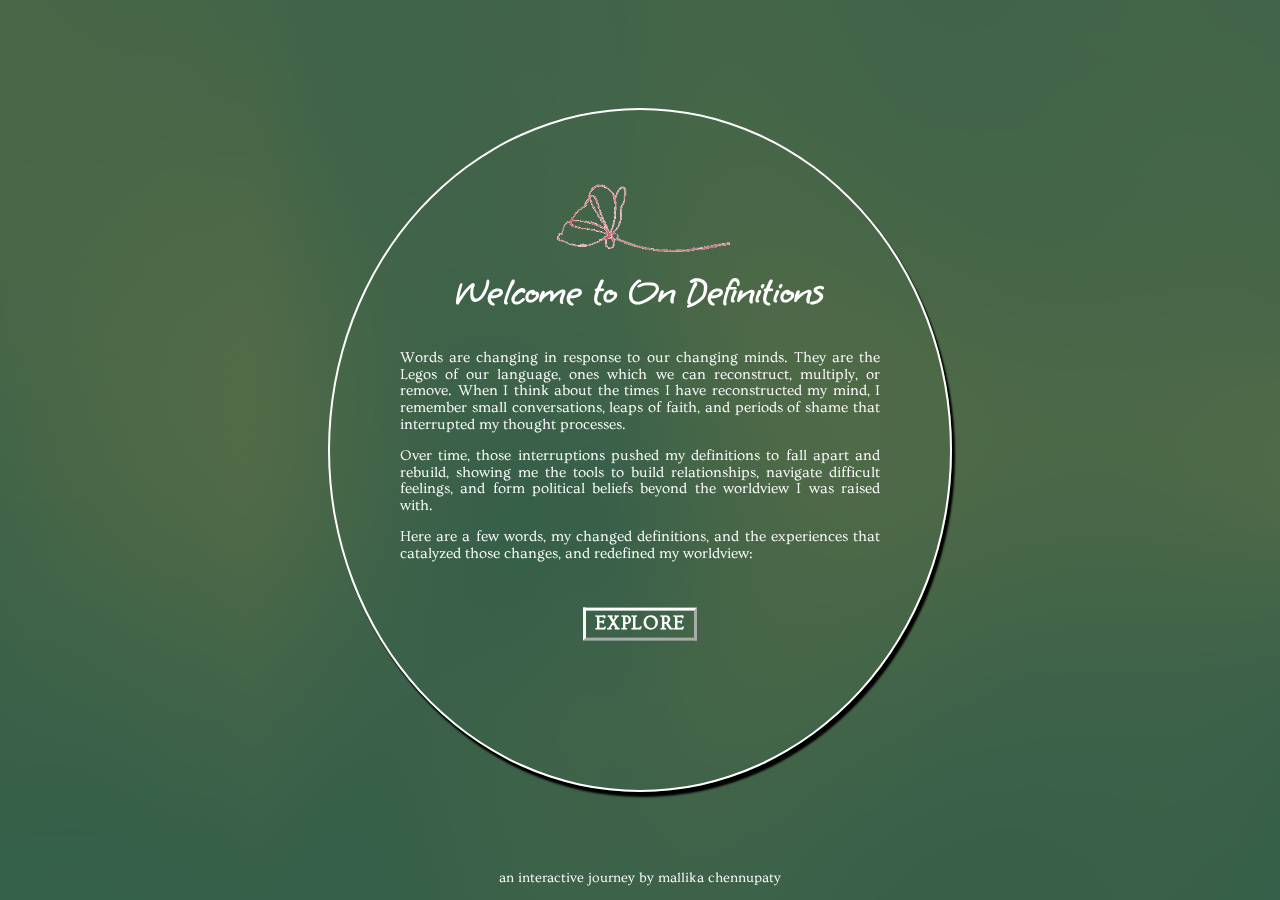
==== commit e45f16b3: "Fixed 90% screen zoom issue" ====
--- a/index.html
+++ b/index.html
@@ -2,12 +2,10 @@
 
 <head>
     <base href="~">
+    <link type="text/css" rel="stylesheet" href="normalize.css" />
     <link rel="stylesheet" href="https://fxaeberhard.github.io/handdrawn.css/handdrawn.css">
     <link rel="stylesheet" href="styles.css">
     <meta charset="utf-8">
-    <link rel="preconnect" href="https://fonts.googleapis.com">
-    <link rel="preconnect" href="https://fonts.gstatic.com" crossorigin>
-    <!-- <link href="https://fonts.googleapis.com/css2?family=Grape+Nuts&display=swap" rel="stylesheet"> -->
     <link rel="preconnect" href="https://fonts.gstatic.com" crossorigin>
     <link rel="preconnect" href="https://fonts.googleapis.com">
     <link href="https://fonts.googleapis.com/css2?family=Grape+Nuts&family=Istok+Web:ital,wght@0,400;0,700;1,400;1,700&family=Ovo&display=swap" rel="stylesheet">
@@ -18,22 +16,11 @@
         <div class="splash-content">
             <img id="flowerGif" src="flower.gif"></img>
             <h1 style="color: white;">Welcome to On Definitions</h1>
-            <!-- <p>Words are unique building blocks to our society because they are universally referenced, but individually defined. Their change is difficult to restrict. They exist within numerous contexts, and shift meanings within each one.</p> -->
+            <p>Words are changing in response to our changing minds. They are the Legos of our language, ones which we can reconstruct, multiply, or remove. When I think about the times I have reconstructed my mind, I remember small conversations, leaps of faith, and periods of shame that interrupted my thought processes.</p>
 
-<p>Words are changing in response to our changing minds. They are the Legos of our language, ones which we can reconstruct, multiply, or remove. When I think about the times I have reconstructed my mind, I remember small conversations, leaps of faith, and periods of shame that interrupted my thought processes.</p>
+            <p>Over time, those interruptions pushed my definitions to fall apart and rebuild, showing me the tools to build relationships, navigate difficult feelings, and form political beliefs beyond the worldview I was raised with.</p>
 
-<p>Over time, those interruptions pushed my definitions to fall apart and rebuild, showing me the tools to build relationships, navigate difficult feelings, and form political beliefs beyond the worldview I was raised with.</p>
-
-<p>Here are a few words, my changed definitions, and the experiences that catalyzed those changes, and redefined my worldview: </p>
-            <!-- <p>Words are unique building blocks to our society in that:</p>
-                <ol>
-                    <li>They are universally referenced, but individually defined.</li>
-                    <li>Their change is difficult to restrict. It can come at a political level, through a Tiktok, from a social movement.</li>
-                    <li>They exist within numerous contexts, and shift meanings within each one.</li>
-                </ol> -->
-            <!-- <p>In short, words are changing in response to our changing minds. They are the Legos of our language, ones which we can reconstruct, multiply, remove on our own. When I think about the times I have reconstructed my mind, I remember small conversations, leaps of faith, and periods of shame that interrupted my thought processes, and planted a new seed.
-Over time, those interruptions pushed those Legos to fall apart and rebuild, giving me the tools to build relationships, navigate difficult feelings, and form political beliefs beyond the worldview I was raised with.
-Here are a few words, my changed definitions of them, and the experiences that catalyzed those changes, and allowed me to rebuild by reforming pieces I already have: </p> -->
+            <p>Here are a few words, my changed definitions, and the experiences that catalyzed those changes, and redefined my worldview: </p>
             <button class=explore-btn onclick="startExploration()">EXPLORE</button>
         </div>
         <p id="authorText">an interactive journey by mallika chennupaty</p>
@@ -54,7 +41,7 @@
             <img id="beforeImage" src="before.jpg"></img>
             <img id="afterImage" src="after.jpg"></img>
         </div> 
-        <p style="color: white;">Our definitions can hinder us way before a system ever does.  But reaching for our experiences, the ones that make us uncomfortable, the ones that warrant a pen and a paper and honest thought and watching those experiences boomerang and expand our definitions is a start to creating a better future. <br>What words have defined you? <br>What are your definitions now, and what are our definitions becoming? <br>How can you reconstruct those definitions, reclaim them, in service of a world that you want to see, that you choose to live in?</p>
+        <p style="color: white;">Our definitions can hinder us way before a system ever does.  But reaching for our experiences, the ones that make us uncomfortable, the ones that warrant a pen and a paper and honest thought and watching those experiences boomerang and expand our definitions is a start to creating a better future.</p><p>What words have defined you?</p><p>What are your definitions now, and what are our definitions becoming?</p><p>How can you reconstruct those definitions, reclaim them, in service of a world that you want to see, that you choose to live in?</p>
         <button class="your-turn-btn" onclick="redirect(event)">YOUR TURN →</button>
     </div>
 
--- a/styles.css
+++ b/styles.css
@@ -3,10 +3,21 @@
     --backgroundHexCode: #f7f7f7;
     --greyHexCode: #6E6E6E;
     --darkGreenBackgroundHexCode: #06402b;
-    /* --darkGreenBackgroundHexCode: black; */
-    --nodeFontSize: 30px;
-
-  }
+    --nodeFontSize: 25px;      /* 30px * 0.9 */
+    --headerFontSize: 37.8px;   /* 42px * 0.9 */
+    --bigItalicsFontSize: 19.8px; /* 22px * 0.9 */
+    --smallItalicsFontSize: 13.5px; /* 15px * 0.9 */
+    --tinyFontSize: 13.5px;      /* 15px * 0.9 */
+    --instructionFontSize: 28.8px; /* 32px * 0.9 */
+    --excerptFontSize: 16.2px;      /* 18px * 0.9 */
+    --captionFontSize: 10.8px;   /* 12px * 0.9 */
+    --introFontSize: 14.5px;
+  }
+
+.caption {
+    font-size: var(--captionFontSize);
+}
+
 
   body {
     margin: 0;
@@ -15,17 +26,15 @@
     justify-content: center;
     align-items: center;
     background-image: url('green-bg.jpg');
-    /* background: var(--darkGreenBackgroundHexCode); */
 }
 
 #paper {
-    width: 825px;
+    width: 742.5px;
     position: absolute;
     top: 50%;
     left: 50%;
     transform: translate(-50%, -50%) rotate(0deg);
     z-index: -1;
-    /* animation: tilt 1s steps(2) infinite; */
 }
 
 /* @keyframes tilt {
@@ -59,6 +68,7 @@
     display: none;
     opacity: 0;
     transition: opacity 2s ease;
+    width: 45%;
 }
 
 .credits-btn {
@@ -74,18 +84,18 @@
 }
 
 h1 {
-    font-size: 42px;
+    font-size: var(--headerFontSize);
     font-family: "Grape Nuts", serif;
     text-align: center;
     margin-top: 0px;
-    margin-bottom: 40px;
+    margin-bottom: 36px;
 }
 
 h2 {
     text-align: center;
     margin-top: 0px;
     margin-bottom: 0px;
-    font-size: 42px;
+    font-size: var(--headerFontSize);
     font-family: "Grape Nuts", serif;
 }
 /**
@@ -109,11 +119,12 @@
 }
 
 .splash-content {
-    max-width: 550px;
+    width: 480px;
+    height: 60%;
+    padding: 70px;
     text-align: center;
     border: 2px solid white;
     border-radius: 50%;
-    padding: 100px;
     box-shadow: 3px 5px 2px;
     opacity: 0;
     transition: opacity 3s ease;
@@ -125,7 +136,7 @@
     position: absolute;
     bottom: 0px;
     color: white;
-    font-size: 15px;
+    font-size: var(--tinyFontSize);
 }
 
 .caption {
@@ -141,6 +152,7 @@
     margin-top: 10px;
     transform: scale(1.5); /* Makes the button 2x larger */
     font-family: "Ovo", serif;
+    font-size: var(--tinyFontSize);
 }
 
 button:hover {
@@ -152,9 +164,8 @@
 .explore-btn {
     color: white;
     font-weight: bold;
-    font-size: 15px;
     border-color: white;
-    margin-top: 40px;
+    margin-top: 36px;
 
 }
 .explore-btn:hover {
@@ -175,7 +186,7 @@
 
 .word-node {
     position: absolute;
-    padding: 10px 20px;
+    padding: 9px 18px;
     border: 1px solid var(--greyHexCode);
     color: var(--greyHexCode);
     cursor: pointer;
@@ -193,13 +204,11 @@
 
 #instruction {
     position: absolute;
-    /* left: 320px; */
-    top: -60px;
+    top: -30px;
     left: 50%;
     transform: translate(-50%, -50%);
     left: 50%;
-
-    font-size: 32px;
+    font-size: var(--instructionFontSize);
     transition: opacity 1s;
     opacity: 0;
     display: block;
@@ -220,6 +229,14 @@
     margin-left: auto;          /* Automatically adds left margin */
     margin-right: auto;         /* Automatically adds right margin */
     margin-top: 40px;
+    color: white;
+    border-color: white;
+}
+
+.your-turn-btn:hover {
+    background: white;
+    border-color: white;
+    color: #3b614a;
 }
 
 .word-node.newVersion {
@@ -238,7 +255,7 @@
     background-color: var(--backgroundHexCode);
     opacity: 1;
     transition: border-width 7s,
-                border-color 7s ease,
+                border-color 3s ease,
                 color 0.5s ease,
                 left 3s ease-in-out,
                 top 3s ease-in-out,
@@ -260,8 +277,7 @@
     left: 50%;
     top: 50%;
     transform: translate(-50%, -50%);
-    /* max-height: 90vh; */
-    /* overflow-y: auto; */
+
     z-index: 1000;
     border-radius: 10px;
     transition: opacity 2s ease;
@@ -269,7 +285,7 @@
 }
 
 .excerpt-content {
-    width: 750px;
+    width: 675px;
     overflow-y: auto;
     display: flex;
     flex-direction: column;
@@ -302,16 +318,17 @@
 
 
 .bigItalics {
-    font-size: 22px;
+    font-size: var(--bigItalicsFontSize);
 }
 
 .smallItalics {
-    font-size: 15px;
+    font-size: var(--smallItalicsFontSize);
 }
 
 .splash-content p, ol {
     color: white;
     font-family: "Ovo", serif;
+    font-size: var(--introFontSize);
 }
 
 ol {
@@ -325,10 +342,12 @@
   
 .excerpt p {
     line-height: 1.1;
-    font-size: 18px;
+    font-size: var(--excerptFontSize);
     text-align: left;
-    /* column-count: 2;
-    column-gap: 20px; */
+}
+
+.conclusion-screen p {
+    color: white;
 }
 
 p {
@@ -344,8 +363,8 @@
     display: flex; /* Display images side by side */
     justify-content: center; /* Center the images horizontally */
     gap: 10px; /* Space between images */
-    margin-bottom: 20px; /* Space between images and text */
-    margin-top: 20px;
+    margin-bottom: 40px; /* Space between images and text */
+    margin-top: 40px;
   }
 
   /* Style for the images */
@@ -367,6 +386,6 @@
   }
 
   #flowerGif {
-    width: 200px;
-    margin-bottom: 10px;
-  }+    width: 180px;
+    margin-bottom: 9px;
+}
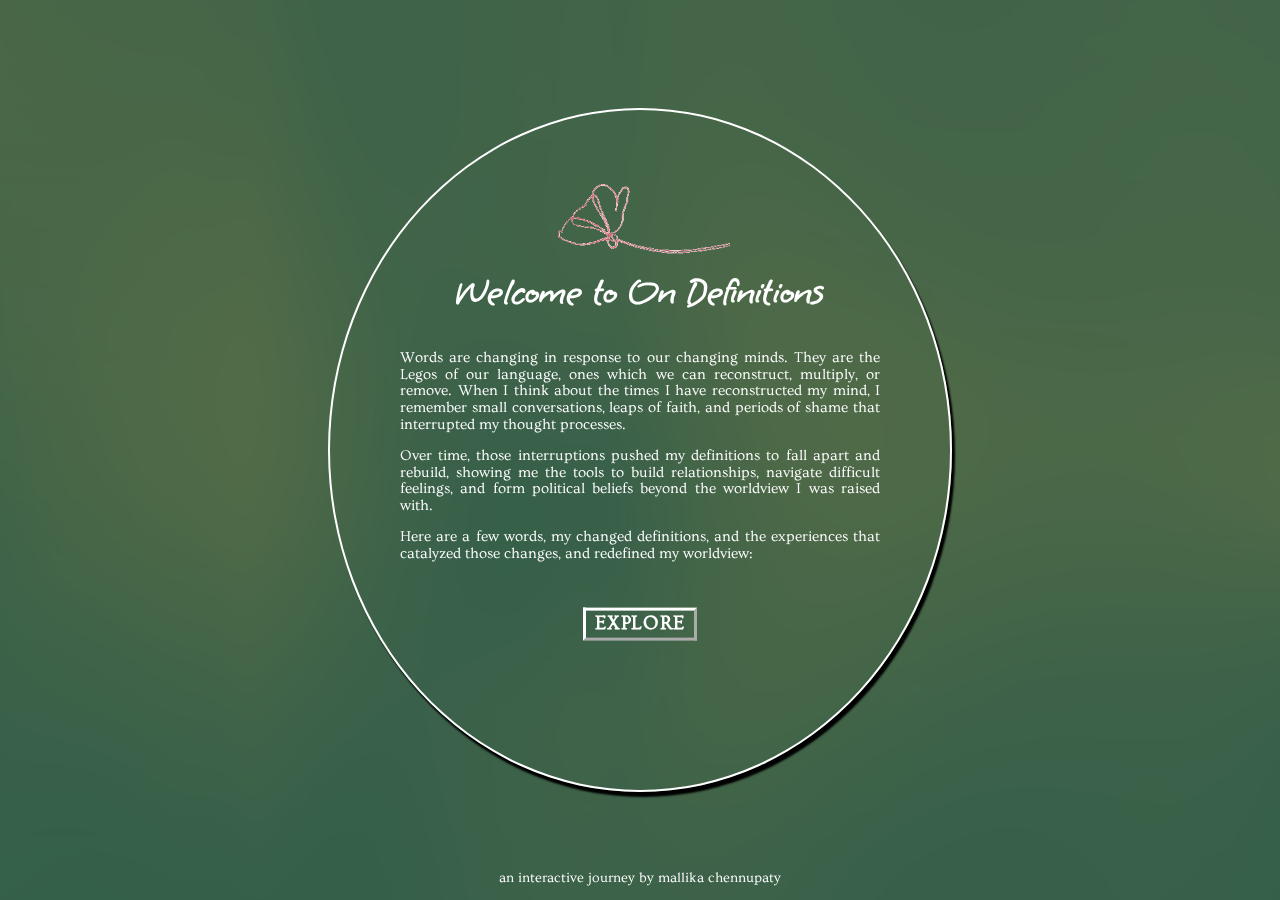
==== commit ef9431ac: "Added back button nad updated texts" ====
--- a/index.html
+++ b/index.html
@@ -41,7 +41,10 @@
             <img id="beforeImage" src="before.jpg"></img>
             <img id="afterImage" src="after.jpg"></img>
         </div> 
-        <p style="color: white;">Our definitions can hinder us way before a system ever does.  But reaching for our experiences, the ones that make us uncomfortable, the ones that warrant a pen and a paper and honest thought and watching those experiences boomerang and expand our definitions is a start to creating a better future.</p><p>What words have defined you?</p><p>What are your definitions now, and what are our definitions becoming?</p><p>How can you reconstruct those definitions, reclaim them, in service of a world that you want to see, that you choose to live in?</p>
+        <p style="color: white;">Our system creates our definitions, and our definitions can hinder us in a more subtle and complex manner. But reaching for our experiences, the ones that make us uncomfortable, the ones that warrant pen and paper, and letting those experiences expand our definitions is a start to creating a better future.</p>
+        <p>What words have defined you? </p>
+        <p>What are your definitions now, and what are our definitions becoming?</p>
+        <p>How can you reconstruct those definitions, reclaim them, in service of a world that you want to see, that you choose to live in?</p>
         <button class="your-turn-btn" onclick="redirect(event)">YOUR TURN →</button>
     </div>
 
--- a/styles.css
+++ b/styles.css
@@ -9,7 +9,7 @@
     --smallItalicsFontSize: 13.5px; /* 15px * 0.9 */
     --tinyFontSize: 13.5px;      /* 15px * 0.9 */
     --instructionFontSize: 28.8px; /* 32px * 0.9 */
-    --excerptFontSize: 16.2px;      /* 18px * 0.9 */
+    --excerptFontSize: 16px;      /* 18px * 0.9 */
     --captionFontSize: 10.8px;   /* 12px * 0.9 */
     --introFontSize: 14.5px;
   }
@@ -58,7 +58,7 @@
   
 .reset-btn {
     position: fixed;
-    top: 20px; /* Distance from the bottom of the page */
+    top: 10px; /* Distance from the bottom of the page */
     right: 35px;  /* Distance from the right of the page */
     transition: opacity 1s ease;
     opacity: 0;
@@ -73,7 +73,7 @@
 
 .credits-btn {
     position: fixed;
-    top: 65px; /* Distance from the bottom of the page */
+    top: 55px; /* Distance from the bottom of the page */
     right: 37px;  /* Distance from the right of the page */
     transition: opacity 1s ease;
     opacity: 0;
@@ -277,9 +277,9 @@
     left: 50%;
     top: 50%;
     transform: translate(-50%, -50%);
+    padding: 10px;
 
     z-index: 1000;
-    border-radius: 10px;
     transition: opacity 2s ease;
     opacity: 0;
 }
@@ -289,6 +289,9 @@
     overflow-y: auto;
     display: flex;
     flex-direction: column;
+    line-height: 1.1;
+    font-size: var(--excerptFontSize);
+    text-align: left;
 }
 
 .credits-close {
@@ -299,15 +302,26 @@
 }
 
 .excerpt-close, .next-chunk-btn {
-    position: fixed;
-    bottom: 15px;
-    opacity: 0;
-    transition: opacity 2s ease;
-}
+    opacity: 0;
+    transition: opacity 2s ease;
+}
+
+.button-container {
+    bottom: 20px;
+    display: flex;
+    justify-content: space-between; /* Distribute buttons evenly */
+    align-items: center;           /* Align buttons vertically */
+    gap: 40px;                     /* Add space between buttons */
+    position: absolute
+}
+
+.chunk-indicator {
+    text-align: center;
+    font-weight: bold;
+}
+
 
 .back-chunk-btn {
-    position: fixed;
-    bottom: 55px;
     opacity: 0;
     transition: opacity 2s ease;
 }
@@ -339,12 +353,6 @@
   li {
     text-align: left;            /* Keeps the text aligned to the left within the item */
   }
-  
-.excerpt p {
-    line-height: 1.1;
-    font-size: var(--excerptFontSize);
-    text-align: left;
-}
 
 .conclusion-screen p {
     color: white;
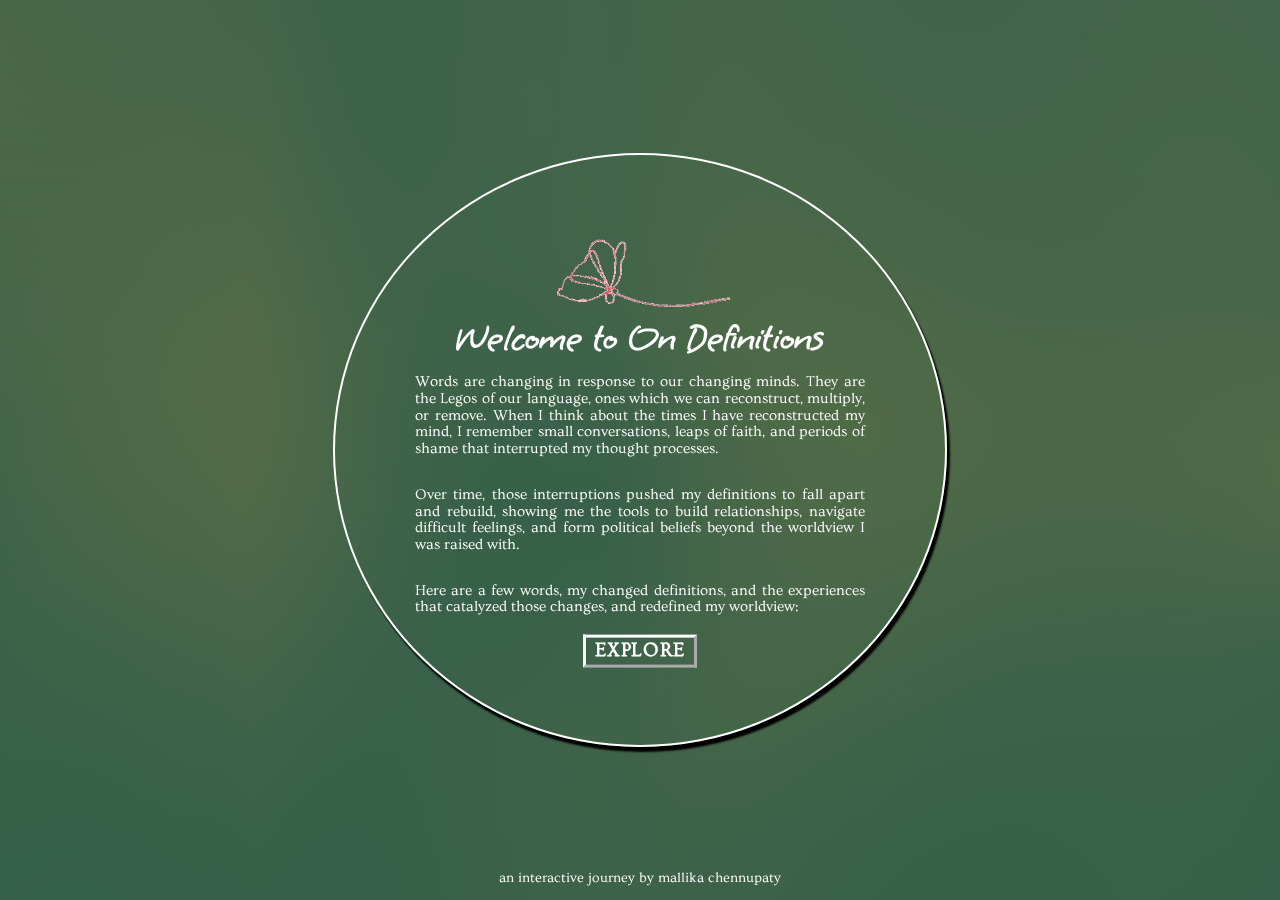
==== commit 9c07ff3e: "Fixed short window issue" ====
--- a/index.html
+++ b/index.html
@@ -17,9 +17,7 @@
             <img id="flowerGif" src="flower.gif"></img>
             <h1 style="color: white;">Welcome to On Definitions</h1>
             <p>Words are changing in response to our changing minds. They are the Legos of our language, ones which we can reconstruct, multiply, or remove. When I think about the times I have reconstructed my mind, I remember small conversations, leaps of faith, and periods of shame that interrupted my thought processes.</p>
-
             <p>Over time, those interruptions pushed my definitions to fall apart and rebuild, showing me the tools to build relationships, navigate difficult feelings, and form political beliefs beyond the worldview I was raised with.</p>
-
             <p>Here are a few words, my changed definitions, and the experiences that catalyzed those changes, and redefined my worldview: </p>
             <button class=explore-btn onclick="startExploration()">EXPLORE</button>
         </div>
--- a/styles.css
+++ b/styles.css
@@ -3,15 +3,15 @@
     --backgroundHexCode: #f7f7f7;
     --greyHexCode: #6E6E6E;
     --darkGreenBackgroundHexCode: #06402b;
-    --nodeFontSize: 25px;      /* 30px * 0.9 */
-    --headerFontSize: 37.8px;   /* 42px * 0.9 */
-    --bigItalicsFontSize: 19.8px; /* 22px * 0.9 */
-    --smallItalicsFontSize: 13.5px; /* 15px * 0.9 */
-    --tinyFontSize: 13.5px;      /* 15px * 0.9 */
-    --instructionFontSize: 28.8px; /* 32px * 0.9 */
-    --excerptFontSize: 16px;      /* 18px * 0.9 */
-    --captionFontSize: 10.8px;   /* 12px * 0.9 */
-    --introFontSize: 14.5px;
+    --nodeFontSize: 1.5625rem; /* 25px / 16 */
+    --headerFontSize: 2.3625rem; /* 37.8px / 16 */
+    --bigItalicsFontSize: 1.2375rem; /* 19.8px / 16 */
+    --smallItalicsFontSize: 0.84375rem; /* 13.5px / 16 */
+    --tinyFontSize: 0.84375rem; /* 13.5px / 16 */
+    --instructionFontSize: 1.8rem; /* 28.8px / 16 */
+    --excerptFontSize: 1rem; /* 16px / 16 */
+    --captionFontSize: 0.675rem; /* 10.8px / 16 */
+    --introFontSize: 0.90625rem; /* 14.5px / 16 */    
   }
 
 .caption {
@@ -48,12 +48,9 @@
 
 
 #test {
-    width: 20%;
     position: absolute;   /* Positions the image relative to the viewport */
-    bottom: 0px;         /* Aligns the image to the bottom of the viewport */
     right: 80%;
     z-index: -1;       /* Places the image behind other elements */
-    /* height: 500px; */
   }
   
 .reset-btn {
@@ -68,7 +65,9 @@
     display: none;
     opacity: 0;
     transition: opacity 2s ease;
-    width: 45%;
+    width: 50%;
+    position: fixed;
+    width: 675px;
 }
 
 .credits-btn {
@@ -87,8 +86,7 @@
     font-size: var(--headerFontSize);
     font-family: "Grape Nuts", serif;
     text-align: center;
-    margin-top: 0px;
-    margin-bottom: 36px;
+    margin: 0;
 }
 
 h2 {
@@ -112,22 +110,25 @@
     justify-content: center;
     align-items: center;
     z-index: 2000;
-    /* background: var(--darkGreenBackgroundHexCode); */
     background-image: url('green-bg.jpg');
     opacity: 1;
     transition: opacity 3s ease;
 }
 
 .splash-content {
-    width: 480px;
-    height: 60%;
-    padding: 70px;
+    position: relative;
+    width: 450px;
+    height: 430px;
+    padding: 80px;
     text-align: center;
     border: 2px solid white;
     border-radius: 50%;
     box-shadow: 3px 5px 2px;
     opacity: 0;
     transition: opacity 3s ease;
+    display: flex;
+    flex-direction: column;
+    align-items: center;
 }
 
 #authorText {
@@ -165,7 +166,6 @@
     color: white;
     font-weight: bold;
     border-color: white;
-    margin-top: 36px;
 
 }
 .explore-btn:hover {
@@ -278,7 +278,6 @@
     top: 50%;
     transform: translate(-50%, -50%);
     padding: 10px;
-
     z-index: 1000;
     transition: opacity 2s ease;
     opacity: 0;
@@ -395,5 +394,4 @@
 
   #flowerGif {
     width: 180px;
-    margin-bottom: 9px;
-}
+}
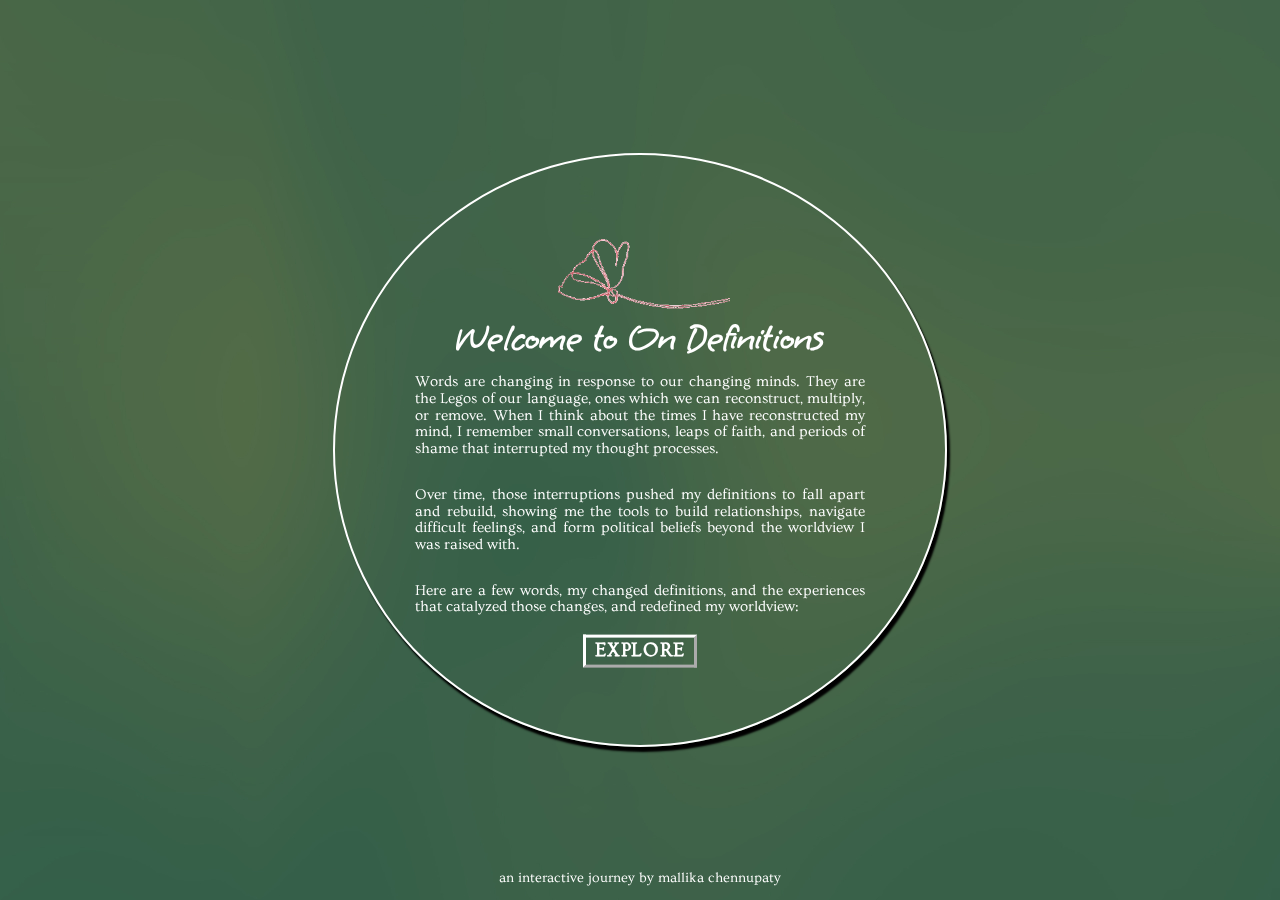
==== commit 04e1ac86: "Conclusion text change + updated after.jpg" ====
--- a/index.html
+++ b/index.html
@@ -39,7 +39,7 @@
             <img id="beforeImage" src="before.jpg"></img>
             <img id="afterImage" src="after.jpg"></img>
         </div> 
-        <p style="color: white;">Our system creates our definitions, and our definitions can hinder us in a more subtle and complex manner. But reaching for our experiences, the ones that make us uncomfortable, the ones that warrant pen and paper, and letting those experiences expand our definitions is a start to creating a better future.</p>
+        <p style="color: white;">Our system creates our definitions, and our definitions can hinder us in subtle and complex ways. But reaching for our experiences, the ones that make us uncomfortable, the ones that warrant pen and paper, and letting those experiences expand our definitions is a start to creating a better future.</p>
         <p>What words have defined you? </p>
         <p>What are your definitions now, and what are our definitions becoming?</p>
         <p>How can you reconstruct those definitions, reclaim them, in service of a world that you want to see, that you choose to live in?</p>
--- a/styles.css
+++ b/styles.css
@@ -139,6 +139,12 @@
     color: white;
     font-size: var(--tinyFontSize);
 }
+
+  @media (min-height: 3000px) {
+    #authorText {
+      display: none;
+    }
+  }
 
 .caption {
     font-family: "Ovo", serif;
